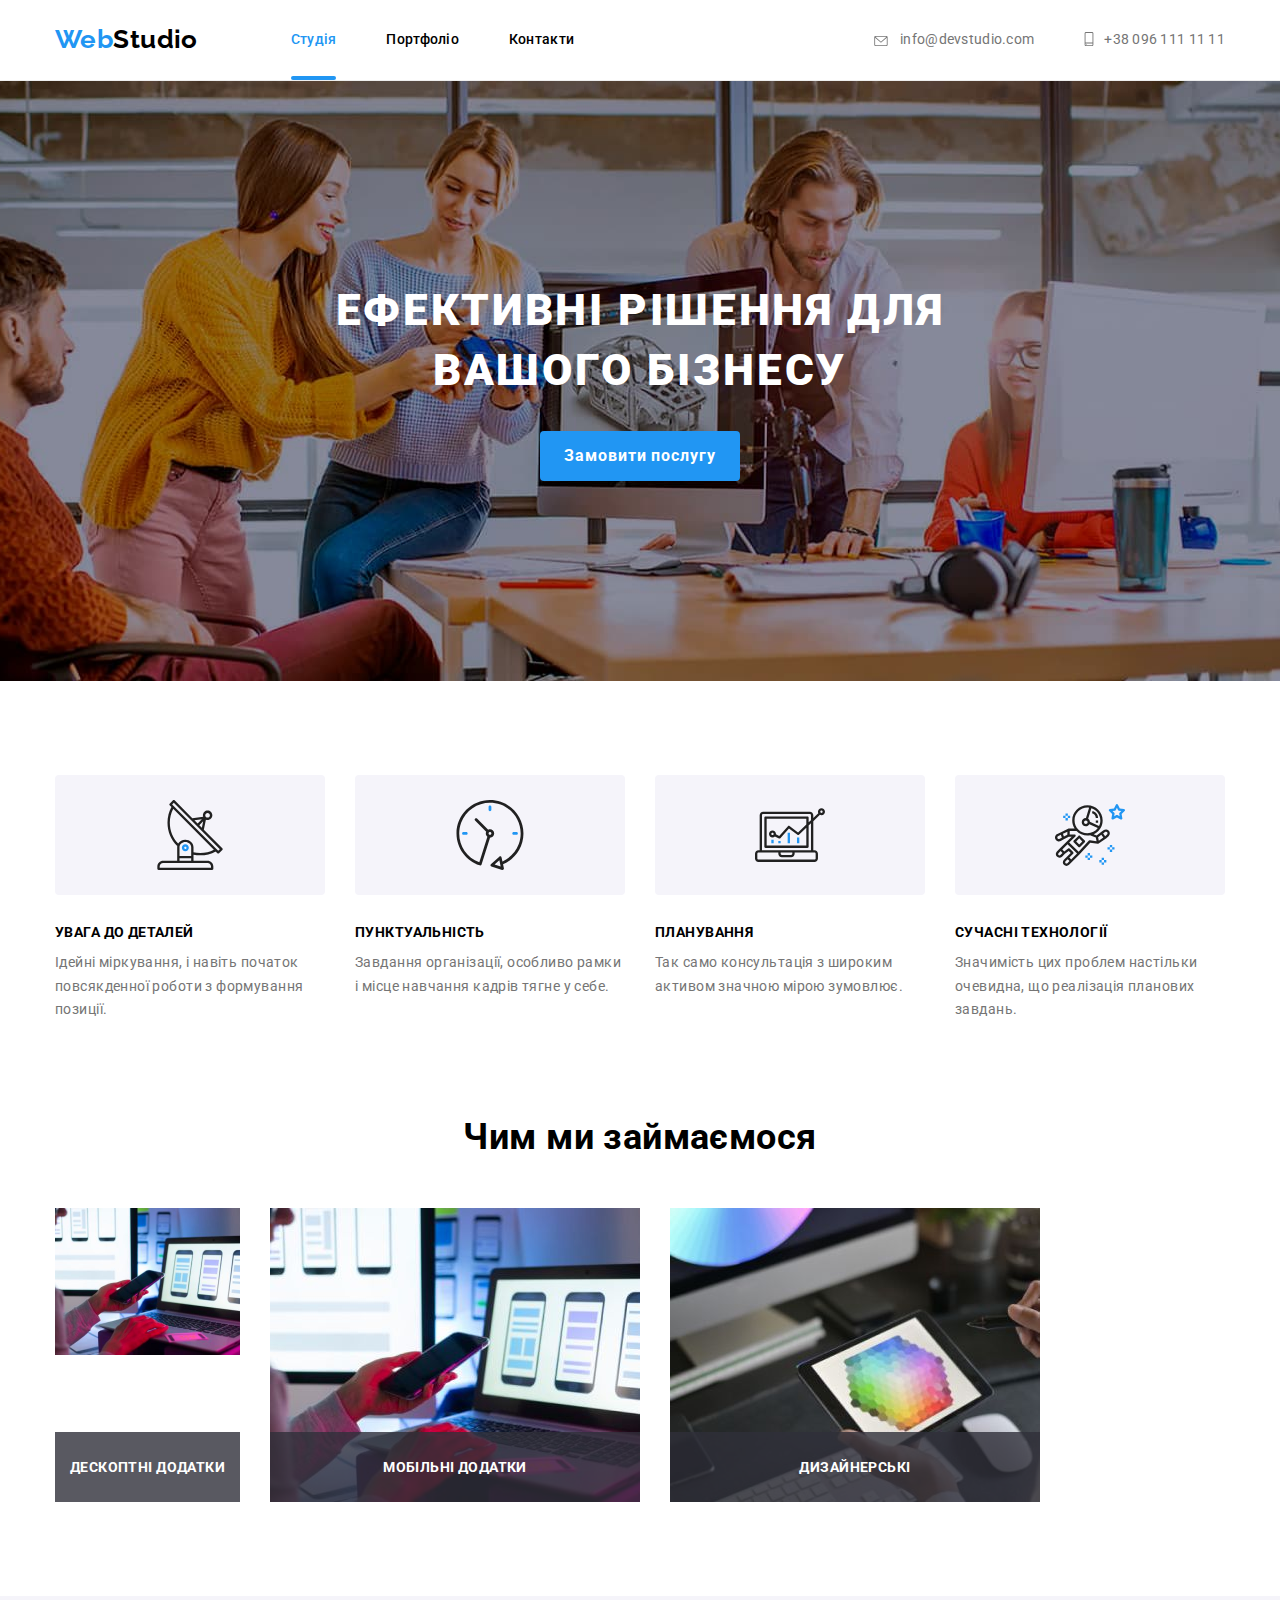
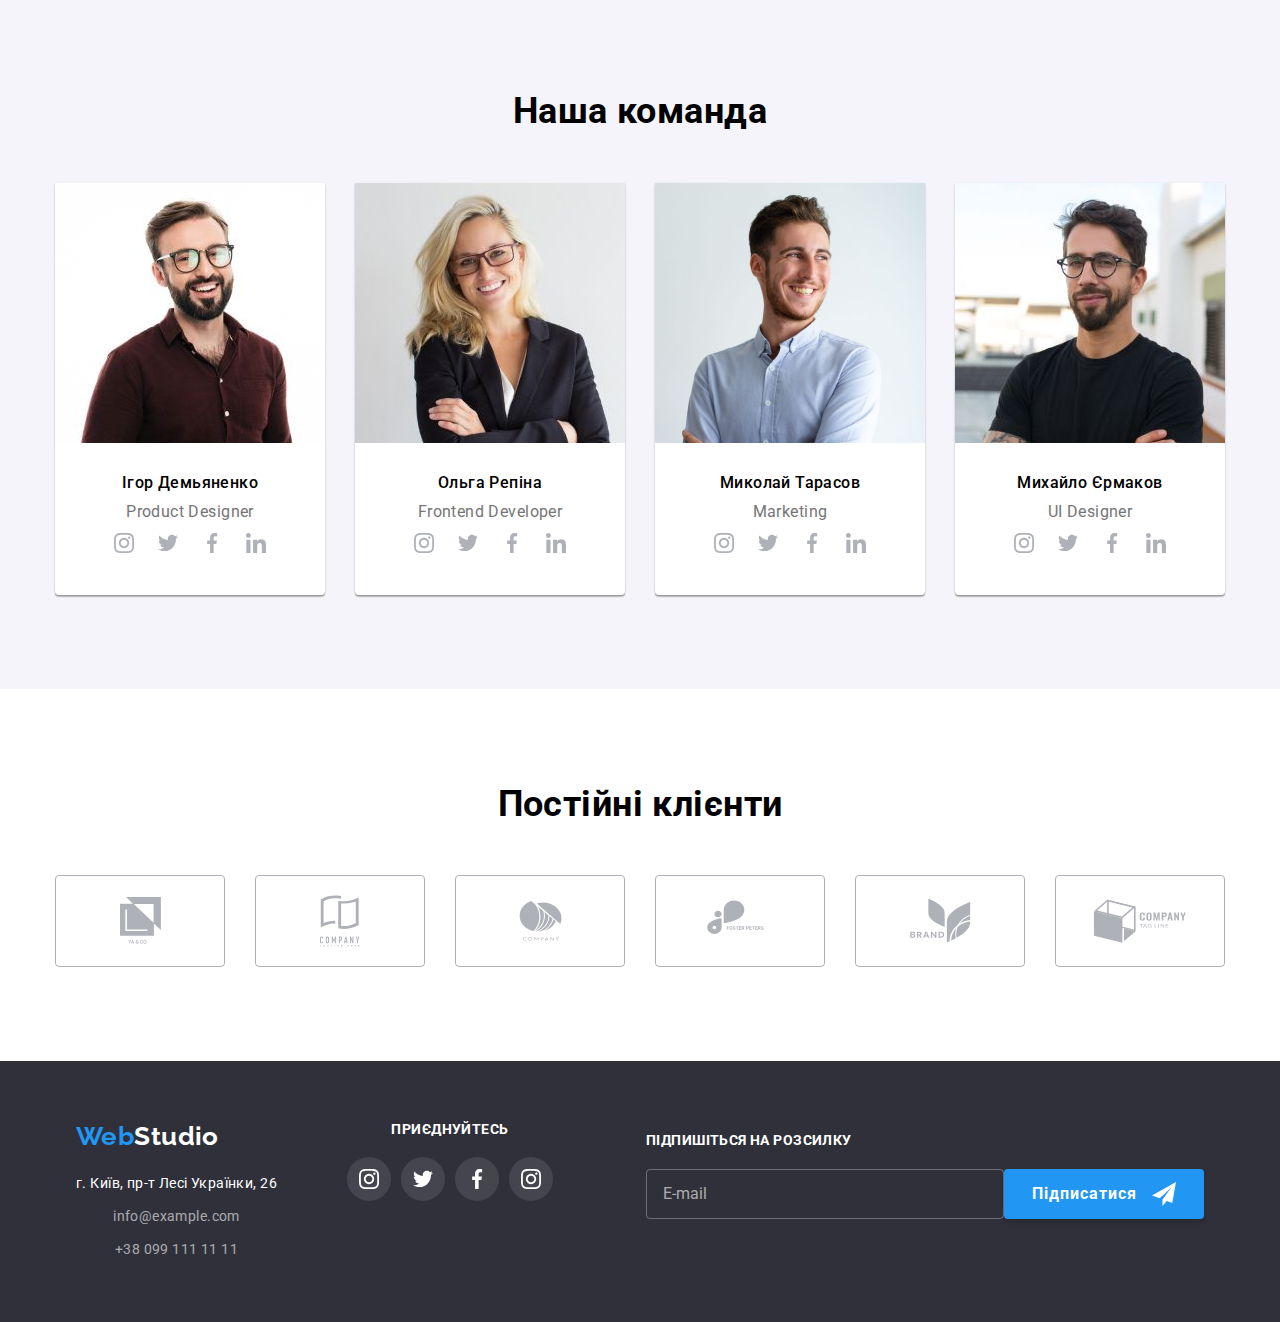
==== index.html @ 4114abd7 "Initial commit" ====
<!DOCTYPE html>
<html lang="uk">
   <head>
      <meta charset="UTF-8" />
      <meta http-equiv="X-UA-Compatible" content="IE=edge" />
      <!-- <meta name="viewport" content="width=, initial-scale=1.0" /> -->
      <meta name="viewport" content="width=device-width, initial-scale=1.0" />
      <title>Студия</title>
      <link rel="preconnect" href="https://fonts.googleapis.com" />
      <link rel="preconnect" href="https://fonts.gstatic.com" crossorigin />
      <link
         href="https://fonts.googleapis.com/css2?family=Raleway:wght@700&family=Roboto:wght@400;500;700;900&display=swap"
         rel="stylesheet"
      />
      <link
         rel="stylesheet"
         href="https://cdnjs.cloudflare.com/ajax/libs/modern-normalize/1.1.0/modern-normalize.min.css"
      />
<link rel="stylesheet" href="./css/main.min.css">
      
      
   </head>
   <body class="page">
      <!--шапка сайта-->
      <header class="header">
         <div  class="conteiner header__conteiner">
            <a href="./index.html" class="logo">Web<span class="logo__head">Studio</span></a>
                       <div class="header__nave" data-menu>
                        <nav class="nave">
                           <ul class="nave-site list">
                              <li class="nave-site__item">
                                 <a href="./index.html" class="nave-site__link current">Студія</a>
                              </li>
                              <li class="nave-site__item">
                                 <a href="./portfolio.html" class="nave-site__link">Портфоліо</a>
                              </li>
                              <li class="nave-site__item">
                                 <a href="" class="nave-site__link">Контакти</a>
                              </li>
                           </ul>
                        </nav>
                        <ul class="contacts-header list">
                           <li class="contacts-header__item">
                              <a href="mailto:info@devstudio.com" class="contacts-header__contact">
                                 <span class="contacts-header__icon contacts-header__icon--letter">
                                    <svg width="14px" height="10px">
                                       <use href="./images/symbol-defs.svg#letter"></use>
                                    </svg>
                                 </span>
                                 info@devstudio.com
                              </a>
                           </li>
                           <li class="contacts-header__item">
                              <a href=":+380961111111" class="contacts-header__contact">
                                 <span class="contacts-header__icon  contacts-header__icon--telephone">
                                    <svg width="10px" height="14px">
                                       <use href="./images/symbol-defs.svg#smartphone"></use>
                                    </svg>
                                    </span>+38 096 111 11 11</a>
                                 </li>
                         </ul>
                        
                        <ul class="header-network list">
                          <li class="header-network__item"><a href="" class="header-network__site">Instagram</a></li>
                          <li class="header-network__item"><a href="" class="header-network__site">Twitter</a></li>
                          <li class="header-network__item"><a href="" class="header-network__site">Facebook</a></li>
                          <li class="header-network__item"><a href="" class="header-network__site">LinkedIn</a></li>
                        </ul>
                       </div>
                       <button type="button " class="menu-button" data-menu-button>
                           <svg width="40px" height="40px">
                              <use href="./images/symbol-defs.svg#icon-menu_40px" class="menu-button__menu">
                              </use>
                              <use href="./images/symbol-defs.svg#icon-close_40px" class="menu-button__close">
                              </use>
                           </svg>
                        </button>
                       
         </div>
          
         
                       
            
              

      </header>
      <!--основной контент-->
      <main>
         <!-- Заказать услугу -->
         <section class="section section-hero">
            <div class="conteiner">
               <h1 class="section-hero__title">Ефективні рішення для вашого бізнесу</h1>
               <button type="button" class="button" data-modal-open> Замовити послугу </button>
            </div>
         </section>
         <!--особенности-->
         <section class="section">
            <div class="conteiner">
               <h2 class="section__title visually-hidden">Особливості</h2>
               <ul class="benefits list">
                  <li class="benefits__item">
                     <div class="benefits__icon">
                        <svg width="70px" height="70px">
                           <use href="./images/symbol-defs.svg#antenna"></use>
                        </svg>
                     </div>

                     <h3 class="benefits__title">УВАГА ДО ДЕТАЛЕЙ</h3>
                     <p class="benefits__description">
                        Ідейні міркування, і навіть початок повсякденної роботи з формування
                        позиції.
                     </p>
                  </li>
                  <li class="benefits__item">
                     <div class="benefits__icon">
                        <svg width="70px" height="70px">
                           <use href="./images/symbol-defs.svg#clock"></use>
                        </svg>
                     </div>
                     <h3 class="benefits__title">ПУНКТУАЛЬНІСТЬ</h3>
                     <p class="benefits__description">
                        Завдання організації, особливо рамки і місце навчання кадрів тягне у себе.
                     </p>
                  </li>
                  <li class="benefits__item">
                     <div class="benefits__icon">
                        <svg width="70px" height="70px">
                           <use href="./images/symbol-defs.svg#diagram"></use>
                        </svg>
                     </div>
                     <h3 class="benefits__title">ПЛАНУВАННЯ</h3>
                     <p class="benefits__description">
                        Так само консультація з широким активом значною мірою зумовлює.
                     </p>
                  </li>
                  <li class="benefits__item">
                     <div class="benefits__icon">
                        <svg width="70px" height="70px">
                           <use href="./images/symbol-defs.svg#astronaut"></use>
                        </svg>
                     </div>
                     <h3 class="benefits__title">СУЧАСНІ ТЕХНОЛОГІЇ</h3>
                     <p class="benefits__description">
                        Значимість цих проблем настільки очевидна, що реалізація планових завдань.
                     </p>
                  </li>
               </ul>
            </div>
         </section>

         <!-- Чем мы занимаемся -->
         <section class="section section-work">
            <div class="conteiner">
               <h2 class="section__title">Чим ми займаємося</h2>
               <ul class="work list">
                  <li class="work__item">
                      <picture>
                        <source
                     media="(min-width: 1200px)"
                     srcset="
                     ./images/work/work-1@1x.jpg 1x,
                     ./images/work/work-2@1x.jpg 2x
                     "
                     type="image/jpg"
                     >
                     <img class="team-foto"
                     
                    
                     src="./images/work/work-1@1x.jpg" alt="розробляєм сайт" width="370px"  height="294"
                     loading="lazy"
                     >
                      </picture>


                     <div class="work__development">
                        <h3 class="work__title">Дескоптні додатки</h3>
                     </div>
                  </li>
                  <li class="work__item">
                     <picture>
                        <source
                     media="(min-width: 1200px)"
                     srcset="
                     ./images/work/work-2@1x.jpg 1x,
                     ./images/work/work-2@2x.jpg 2x
                     "
                     type="image/jpg"
                     >
                     <img class="team-foto"
                     
                    
                     src="./images/work/work-2@1x.jpg" alt="розробляєм мобільний додаток" width="370px"  height="294"
                     loading="lazy"
                     >
                      </picture>
                     <div class="work__development">
                        <h3 class="work__title">Мобільні додатки</h3>
                     </div>
                  </li>
                  <li class="work__item">
                     <picture>
                        <source
                     media="(min-width: 1200px)"
                     srcset="
                     ./images/work/work-3@1x.jpg 1x,
                     ./images/work/work-3@2x.jpg 2x
                     "
                     type="image/jpg"
                     >
                     <img class="team-foto"
                     
                    
                     src="./images/work/work-3@1x.jpg" alt="дизайн" width="370px"  height="294"
                     loading="lazy"
                     >
                      </picture>
                     <div class="work__development">
                        <h3 class="work__title">Дизайнерські</h3>
                     </div>
                  </li>
               </ul>
            </div>
         </section>
         <!--наша команда-->
         <section class="section section-team">
            <div class="conteiner">
               <h2 class="section__title">Наша команда</h2>
               <ul class="team list">
                  <li class="team__item">
                     <picture>
<source
                     media="(min-width: 1200px)"
                     srcset="
                     ./images/team/team-1-desk1@x.jpg 1x,
                     ./images/team/team-1-desk2@x.jpg 2x
                     "
                     type="image/jpg"
                     >
                       <source
                     media="(min-width: 768px)"
                     srcset="
                     ./images/team/team-1-tab1@x.jpg 1x,
                     ./images/team/team-1-tab2@x.jpg 2x
                     "
                     type="image/jpg"
                     >
                       <source
                     media="(max-width: 767px)"
                     srcset="
                     ./images/team/team-1-mob1@x.jpg 1x,
                     ./images/team/team-1-mob2@x.jpg 2x
                     "
                     type="image/jpg"
                     >


                     <img class="team-foto"
                     
                    
                     src="./images/team/team-1-mob1@x.jpg" alt="Член команди" width="450px"  height="460"
                     loading="lazy"
                     >
                     </picture>
                     
                     <div class="team__person">
                        <h3 class="team__name">Ігор Демьяненко</h3>
                        <p class="team__function">Product Designer</p>
                        <ul class="network network--location list">
                           <li class="taem-contacts__item">
                              <a href="" class="taem-contacts__link">
                                 <svg class="network" width="20px" height="20px">
                                    <use
                                       class="icon"
                                       href="./images/symbol-defs.svg#instagram-1"
                                    ></use>
                                 </svg>
                              </a>
                           </li>
                           <li class="taem-contacts__item">
                              <a href="" class="taem-contacts__link">
                                 <svg class="network" width="20px" height="20px">
                                    <use
                                       class="icon"
                                       href="./images/symbol-defs.svg#twitter-1"
                                    ></use>
                                 </svg>
                              </a>
                           </li>
                           <li class="taem-contacts__item">
                              <a href="" class="taem-contacts__link">
                                 <svg class="network" width="20px" height="20px">
                                    <use
                                       class="icon"
                                       href="./images/symbol-defs.svg#facebook-1"
                                    ></use>
                                 </svg>
                              </a>
                           </li>
                           <li class="taem-contacts__item">
                              <a href="" class="taem-contacts__link">
                                 <svg class="network" width="20px" height="20px">
                                    <use
                                       class="icon"
                                       href="./images/symbol-defs.svg#linkedin-1"
                                    ></use>
                                 </svg>
                              </a>
                           </li>
                        </ul>
                     </div>
                  </li>
                  <li class="team__item">
                      <picture>
<source
                     media="(min-width: 1200px)"
                     srcset="
                     ./images/team/team-2-desk1@x.jpg 1x,
                     ./images/team/team-2-desk2@x.jpg 2x
                     "
                     type="image/jpg"
                     >
                       <source
                     media="(min-width: 768px)"
                     srcset="
                     ./images/team/team-2-tab1@x.jpg 1x,
                     ./images/team/team-2-tab2@x.jpg 2x
                     "
                     type="image/jpg"
                     >
                       <source
                     media="(max-width: 767px)"
                     srcset="
                     ./images/team/team-2-mob1@x.jpg 1x,
                     ./images/team/team-2-mob2@x.jpg 2x
                     "
                     type="image/jpg"
                     >


                     <img class="team-foto"
                     
                    
                     src="./images/team/team-2-mob1@x.jpg" alt="Член команди" width="450px"  height="460"
                     loading="lazy"
                     >
                     </picture>
                     <div class="team__person">
                        <h3 class="team__name">Ольга Репіна</h3>
                        <p class="team__function">Frontend Developer</p>
                        <ul class="network network--location list">
                           <li class="taem-contacts__item">
                              <a href="" class="taem-contacts__link">
                                 <svg class="network" width="20px" height="20px">
                                    <use
                                       class="icon"
                                       href="./images/symbol-defs.svg#instagram-1"
                                    ></use>
                                 </svg>
                              </a>
                           </li>
                           <li class="taem-contacts__item">
                              <a href="" class="taem-contacts__link">
                                 <svg class="network" width="20px" height="20px">
                                    <use
                                       class="icon"
                                       href="./images/symbol-defs.svg#twitter-1"
                                    ></use>
                                 </svg>
                              </a>
                           </li>
                           <li class="taem-contacts__item">
                              <a href="" class="taem-contacts__link">
                                 <svg class="network" width="20px" height="20px">
                                    <use
                                       class="icon"
                                       href="./images/symbol-defs.svg#facebook-1"
                                    ></use>
                                 </svg>
                              </a>
                           </li>
                           <li class="taem-contacts__item">
                              <a href="" class="taem-contacts__link">
                                 <svg class="network" width="20px" height="20px">
                                    <use
                                       class="icon"
                                       href="./images/symbol-defs.svg#linkedin-1"
                                    ></use>
                                 </svg>
                              </a>
                           </li>
                        </ul>
                     </div>
                  </li>
                  <li class="team__item">
                     <picture>
<source
                     media="(min-width: 1200px)"
                     srcset="
                     ./images/team/team-3-desk1@x.jpg 1x,
                     ./images/team/team-3-desk2@x.jpg 2x
                     "
                     type="image/jpg"
                     >
                       <source
                     media="(min-width: 768px)"
                     srcset="
                     ./images/team/team-3-tab1@x.jpg 1x,
                     ./images/team/team-3-tab2@x.jpg 2x
                     "
                     type="image/jpg"
                     >
                       <source
                     media="(max-width: 767px)"
                     srcset="
                     ./images/team/team-3-mob1@x.jpg 1x,
                     ./images/team/team-3-mob2@x.jpg 2x
                     "
                     type="image/jpg"
                     >


                     <img class="team-foto"
                     
                    
                     src="./images/team/team-3-mob1@x.jpg" alt="Член команди" width="450px"  height="460"
                     loading="lazy"
                     >
                     </picture>
                     <div class="team__person">
                        <h3 class="team__name">Миколай Тарасов</h3>
                        <p class="team__function">Marketing</p>
                        <ul class="network network--location list">
                           <li class="taem-contacts__item">
                              <a href="" class="taem-contacts__link">
                                 <svg class="network" width="20px" height="20px">
                                    <use
                                       class="icon"
                                       href="./images/symbol-defs.svg#instagram-1"
                                    ></use>
                                 </svg>
                              </a>
                           </li>
                           <li class="taem-contacts__item">
                              <a href="" class="taem-contacts__link">
                                 <svg class="network" width="20px" height="20px">
                                    <use
                                       class="icon"
                                       href="./images/symbol-defs.svg#twitter-1"
                                    ></use>
                                 </svg>
                              </a>
                           </li>
                           <li class="taem-contacts__item">
                              <a href="" class="taem-contacts__link">
                                 <svg class="network" width="20px" height="20px">
                                    <use
                                       class="icon"
                                       href="./images/symbol-defs.svg#facebook-1"
                                    ></use>
                                 </svg>
                              </a>
                           </li>
                           <li class="taem-contacts__item">
                              <a href="" class="taem-contacts__link">
                                 <svg class="network" width="20px" height="20px">
                                    <use
                                       class="icon"
                                       href="./images/symbol-defs.svg#linkedin-1"
                                    ></use>
                                 </svg>
                              </a>
                           </li>
                        </ul>
                     </div>
                  </li>
                  <li class="team__item">
                     <picture>
<source
                     media="(min-width: 1200px)"
                     srcset="
                     ./images/team/team-4-desk1@x.jpg 1x,
                     ./images/team/team-4-desk2@x.jpg 2x
                     "
                     type="image/jpg"
                     >
                     <source
                     media="(min-width: 768px)"
                     srcset="
                     ./images/team/team-4-tab1@x.jpg 1x,
                     ./images/team/team-4-tab2@x.jpg 2x
                     "
                     type="image/jpg"
                     >
                       <source
                     media="(max-width: 767px)"
                     srcset="
                     ./images/team/team-4-mob1@x.jpg 1x,
                     ./images/team/team-4-mob2@x.jpg 2x
                     "
                     type="image/jpg"
                     >


                     <img class="team-foto"
                     
                    
                     src="./images/team/team-4-mob1@x.jpg" alt="Член команди" width="450px"  height="460"
                     loading="lazy"
                     >
                     </picture>
                     <div class="team__person">
                        <h3 class="team__name">Михайло Єрмаков</h3>
                        <p class="team__function">UI Designer</p>
                        <ul class="network network--location list">
                           <li class="taem-contacts__item">
                              <a href="" class="taem-contacts__link">
                                 <svg class="network" width="20px" height="20px">
                                    <use
                                       class="icon"
                                       href="./images/symbol-defs.svg#instagram-1"
                                    ></use>
                                 </svg>
                              </a>
                           </li>
                           <li class="taem-contacts__item">
                              <a href="" class="taem-contacts__link">
                                 <svg class="network" width="20px" height="20px">
                                    <use
                                       class="icon"
                                       href="./images/symbol-defs.svg#twitter-1"
                                    ></use>
                                 </svg>
                              </a>
                           </li>
                           <li class="taem-contacts__item">
                              <a href="" class="taem-contacts__link">
                                 <svg class="network" width="20px" height="20px">
                                    <use
                                       class="icon"
                                       href="./images/symbol-defs.svg#facebook-1"
                                    ></use>
                                 </svg>
                              </a>
                           </li>
                           <li class="taem-contacts__item">
                              <a href="" class="taem-contacts__link">
                                 <svg class="network" width="20px" height="20px">
                                    <use
                                       class="icon"
                                       href="./images/symbol-defs.svg#linkedin-1"
                                    ></use>
                                 </svg>
                              </a>
                           </li>
                        </ul>
                     </div>
                  </li>
               </ul>
            </div>
         </section>
         <!-- Наші клієнти -->
         <section class="section">
            <div class="conteiner">
               <h2 class="section__title">Постійні клієнти</h2>
               <ul class="client list">
                  <li class="client__work">
                     <a href="" class="client__site">
                        <svg class="icon" width="41px" height="47px">
                           <use class="img-svg" href="./images/symbol-defs.svg#group-1"></use>
                        </svg>
                     </a>
                  </li>
                  <li class="client__work">
                     <a href="" class="client__site">
                        <svg class="icon" width="40px" height="52px">
                           <use href="./images/symbol-defs.svg#group-2"></use>
                        </svg>
                     </a>
                  </li>
                  <li class="client__work">
                     <a href="" class="client__site">
                        <svg class="icon" width="43px" height="41px">
                           <use href="./images/symbol-defs.svg#group-3"></use>
                        </svg>
                     </a>
                  </li>
                  <li class="client__work">
                     <a href="" class="client__site">
                        <svg class="icon" width="85px" height="41px">
                           <use href="./images/symbol-defs.svg#group-4"></use>
                        </svg>
                     </a>
                  </li>
                  <li class="client__work">
                     <a href="" class="client__site">
                        <svg class="icon" width="63px" height="45px">
                           <use href="./images/symbol-defs.svg#group-5"></use>
                        </svg>
                     </a>
                  </li>
                  <li class="client__work">
                     <a href="" class="client__site">
                        <svg class="icon" width="94px" height="44px">
                           <use href="./images/symbol-defs.svg#group-6"></use>
                        </svg>
                     </a>
                  </li>
               </ul>
            </div>
         </section>
      </main>
      <!--футер-->
      <footer class="footer">
         <div class="conteiner footer__conteiner">
            <div class="footer__info">
               <div class="footer__adress">
               <a href="./index.html" class="logo futter__logo--location"
                  >Web<span class="logo__footer">Studio</span></a
               >
               <address class="address">
                  <ul class="address__list list">
                     <li class="address-list__item">
                        <a href="" class="address-list__main">г. Київ, пр-т Лесі Українки, 26</a>
                     </li>
                     <li class="address-list__item">
                        <a href="mailto:info@example.com" class="address-list__contact"
                           >info@example.com</a
                        >
                     </li>
                     <li class="address-list__item">
                        <a href="tel:+380991111111" class="address-list__contact"
                           >+38 099 111 11 11</a
                        >
                     </li>
                  </ul>
               </address>
            </div>
            <div class="fotter-networks">
               <h3 class="invite">Приєднуйтесь</h3>
               <ul class="network network-footer--location list">
                  <li class="network__item">
                     <a href="" class="network__site">
                        <svg class="network-icon" width="20px" height="20px">
                           <use href="./images/symbol-defs.svg#instagram-1"></use>
                        </svg>
                     </a>
                  </li>
                  <li class="network__item">
                     <a href="" class="network__site">
                        <svg class="network-icon" width="20px" height="20px">
                           <use href="./images/symbol-defs.svg#twitter-1"></use>
                        </svg>
                     </a>
                  </li>
                  <li class="network__item">
                     <a href="" class="network__site">
                        <svg class="network-icon" width="20px" height="20px">
                           <use href="./images/symbol-defs.svg#facebook-1"></use>
                        </svg>
                     </a>
                  </li>
                  <li class="network__item">
                     <a href="" class="network__site">
                        <svg class="network-icon" width="20px" height="20px">
                           <use href="./images/symbol-defs.svg#instagram-1"></use>
                        </svg>
                     </a>
                  </li>
               </ul>
            </div>
            </div>
            <form class="form-min">
               <legend class="form-min__title">Підпишіться на розсилку</legend>
               <div class="form-min__subscription">
                  <label for="mail"></label>
                  <input
                     type="emeil"
                     name=""
                     id="mail"
                     class="form-min__mail"
                     placeholder="E-mail"
                  />
                  <button type="submit" class="button footer__button"
                     >Підписатися
                     <span class="button__icon">
                        <svg width="24px" height="24px">
                           <use href="./images/symbol-defs.svg#icon-footer-icon"></use>
                        </svg>
                     </span>
                  </button>
               </div>
            </form>
         </div>
      </footer>
      <div class="backdrop is-hidden" data-modal>
         <div class="modal">
            <button class="button-close" data-modal-close>
               <svg class="button-close__icon" width="18px" height="18px">
                  <use href="./images/symbol-defs.svg#close-black-18dp-2-1" class=""></use>
               </svg>
            </button>
            <form class="form" autocomplete="off">
               <legend class="form__title">Залиште свої дані, ми вам передзвонимо</legend>

               <div class="form__field">
                  <label for="name" class="form__name"><span>Ім'я</span> 
                     <div class="form__decor">
                     

                     <svg class="form__icon" width="18px" height="18px">
                        <use
                           href="./images/symbol-defs.svg#person-black-18dp-1"
                           class="form__pict"
                        ></use>
                     </svg>
                     <input type="text" name="name" id="name" class="form__text" />
                  </div>
               </div>
                  </label>

                  

               <div class="form__field">
                  <label class="form__name"
                     ><span>Телефон</span> 
                     <div class="form__decor">
                        <svg class="form__icon" width="18px" height="18px">
                           <use
                              href="./images/symbol-defs.svg#phone-black-18dp-1"
                              class="form__pict"
                           ></use>
                        </svg>
                        <input type="tel" name="tel" class="form__text" />
                     </div>
                  </label>
               </div>

               <div class="form__field">
                  <label class="form__name"
                     > <span>Пошта</span>
                     <div class="form__decor">
                        <svg class="form__icon" width="18px" height="18px">
                           <use
                              href="./images/symbol-defs.svg#email-black-18dp-1"
                              class="form__pict"
                           ></use>
                        </svg>
                        <input type="email" name="emeil" class="form__text" />
                     </div>
                  </label>
               </div>

               <div class="form__field">
                  <label for="comment" class="form__name">Коментар</label>
                  <textarea
                     name="comment"
                     id="comment"
                     cols=""
                     rows="5"
                     class="form__comment"
                     placeholder="Введіть коментар"
                  ></textarea>
               </div>
               <div class="accord">
                  <p class="accord__text"
                     >

                     <label for="accord" class="">
                        <input
                        type="checkbox"
                        name="accord"
                        value="agree"
                        id="accord"
                        class="accord__checkbox visually-hidden"
                     />
                        <svg width="16px" height="15px" class="accord__check">
                           <use href="./images/symbol-defs.svg#icon-icon-check" class="accord__icon"></use>
                        </svg>
                        <span class="">Погоджуюся з розсилкою та приймаю</span>
                        <a href="" class="accord__link"> Умови договору</a></label
                     ></p
                  >

                  <button type="submit" class="button button--shadow">Відправити</button>
               </div>
            </form>
         </div>
      </div>

      <script src="./js/modal.js"></script>
      <script src="./js/menu.js"></script>
   </body>
</html>
---- css/main.min.css ----
body{color:var(--prinary-text-color);font-family:Roboto,sans-serif;letter-spacing:.03em;font-size:14px}.list{padding:0;margin:0;list-style:none}a{text-decoration:none;color:inherit}img{display:block;max-width:100%;height:auto}.visually-hidden{position:absolute;white-space:nowrap;width:1px;height:1px;overflow:hidden;border:0;padding:0;clip:rect(0 0 0 0);clip-path:inset(50%);margin:-1px}.section{padding-top:60px;padding-bottom:60px}@media screen and (min-width: 1200px){.section{padding-top:94px;padding-bottom:94px}}.conteiner{margin-left:auto;margin-right:auto;max-width:480px;width:100%;padding-left:15px;padding-right:15px}@media screen and (min-width: 768px){.conteiner{max-width:768px;width:100%}}@media screen and (min-width: 1200px){.conteiner{max-width:1200px;width:100%}}.section__title{margin-top:0px;margin-bottom:50px;font-size:28px;line-height:1.17;text-align:center}@media screen and (min-width: 1200px){.section__title{font-size:36px}}.logo{color:#2196f3;font-family:Raleway,cursive;font-weight:700;font-size:24px;line-height:1.17}@media screen and (min-width: 1200px){.logo{font-size:26px;line-height:1.2}}.logo__head{color:#000}.logo__footer{color:#fff}.futter__logo--location{display:block;margin-bottom:20px}@media screen and (max-width: 1199.98px){.futter__logo--location{text-align:center}}.header{border-bottom:1px solid #eee}@media screen and (min-width: 768px)and (max-width: 1199.98px){.header{padding-top:21px;padding-bottom:21px}}.header__conteiner{position:relative;display:flex;align-items:center;justify-content:space-between}.nave{display:flex;align-items:center}@media screen and (max-width: 767.98px){.header__conteiner{padding-top:16px;padding-bottom:16px}}@media screen and (max-width: 767.98px){.header__nave{display:none;padding:48px 40px;flex-direction:column;min-height:100vh;height:min-content;position:absolute;top:0;left:0;width:480px;background-color:#fff}.header__nave.is-open{display:flex;z-index:1}}@media screen and (min-width: 768px){.header__nave{display:flex;flex-wrap:nowrap;align-items:center}}.menu-button{position:absolute;top:10px;right:15px;z-index:2;cursor:pointer;background-color:rgba(0,0,0,0);border:none;padding:0;display:inline-flex;fill:#212121;transition:fill 250ms cubic-bezier(0.4, 0, 0.2, 1)}.menu-button:hover{fill:#2196f3}@media screen and (min-width: 768px){.menu-button{display:none}}.menu-button__menu{display:block}.menu-button.is-open .menu-button__menu{display:none}.menu-button__close{display:none}.menu-button.is-open .menu-button__close{display:block}@media screen and (min-width: 768px){.nave-site{display:flex;gap:50px;margin-left:87px}}@media screen and (min-width: 1200px){.nave-site{display:flex;gap:50px;margin-left:92px}}.nave-site__item{position:relative}@media screen and (max-width: 767.98px){.nave-site__item{margin-bottom:30px}.nave-site__item:last-child{margin-bottom:0px}}.nave-site__link{font-weight:500;font-size:40px;letter-spacing:.02em;line-height:1.76;transition-property:color;transition-duration:250ms;transition-timing-function:cubic-bezier(0.4, 0, 0.2, 1)}.nave-site__link:hover,.nave-site__link:focus{color:#2196f3}@media screen and (min-width: 768px){.nave-site__link{font-size:14px;line-height:1.17;display:block;padding-top:32px;padding-bottom:32px;line-height:1.14}}.current{color:#2196f3}@media screen and (min-width: 768px){.current::after{content:"";display:block;position:absolute;bottom:0;left:0;width:100%;height:4px;border-radius:2px;background-color:#2196f3;transition:border 250ms cubic-bezier(0.4, 0, 0.2, 1)}}.contacts-header{display:flex;flex-direction:column-reverse}@media screen and (max-width: 1199.98px){.contacts-header{margin-top:auto}}@media screen and (min-width: 768px){.contacts-header{flex-direction:row;flex-wrap:wrap;align-items:center}}@media screen and (min-width: 1200px){.contacts-header{flex-wrap:nowrap;margin-left:300px}}.contacts-header__item{margin-left:96px;color:#757575}@media screen and (max-width: 767.98px){.contacts-header__item{font-size:34px;line-height:1.18;margin-left:0;margin-bottom:32px;color:#2196f3}.contacts-header__item:first-of-type{font-size:24px;line-height:1.17;margin-bottom:64px;color:#757575}}@media screen and (min-width: 768px)and (max-width: 1199.98px){.contacts-header__item{margin-bottom:10px}.contacts-header__item:last-child{margin-bottom:0px auto}}@media screen and (min-width: 1200px){.contacts-header__item{margin-left:50px}.contacts-header__item:first-child{margin-left:0}}.contacts-header__contact{display:flex;align-items:center;color:currentColor;letter-spacing:.02em;transition-property:color;transition-duration:250ms;transition-timing-function:cubic-bezier(0.4, 0, 0.2, 1)}.contacts-header__contact:hover,.contacts-header__contact:focus{color:#2196f3}@media screen and (min-width: 768px){.contacts-header__contact{font-size:12px;line-height:1.17}}@media screen and (min-width: 1200px){.contacts-header__contact{font-size:14px;line-height:1.14}}.contacts-header__icon{display:block;fill:currentcolor;margin-right:10px}@media screen and (max-width: 767.98px){.contacts-header__icon{display:none}}@media screen and (min-width: 1200px){.contacts-header__icon--letter{width:16px;height:12px}}@media screen and (min-width: 1200px){.contacts-header__icon--telephone{width:10px;height:16px}}.header-network{display:flex}@media screen and (min-width: 768px){.header-network{display:none}}.header-network__item{font-weight:500;font-size:18px;line-height:1.22;letter-spacing:.02em;color:#2196f3;padding-left:10px;padding-right:10px;border-right:1px solid rgba(33,33,33,.2)}.header-network__item:last-child{border-right:none;padding-right:0}.header-network__item:first-child{padding-left:0}.form__title{font-weight:700;text-align:center;font-size:20px;line-height:1.15;color:#212121;margin-bottom:12px}.form__field{display:flex;flex-direction:column}.form__field:hover .form__pict{fill:#2196f3}.form__field:focus-within .form__pict{fill:#2196f3}.form__text{max-width:448px;width:100%;font-size:12px;line-height:1.67;letter-spacing:.01em;border:1px solid rgba(33,33,33,.2);border-radius:4px;margin-bottom:10px;height:40px;padding:12px 42px;transition:border 250ms cubic-bezier(0.4, 0, 0.2, 1),box-shadow 250ms cubic-bezier(0.4, 0, 0.2, 1)}.form__text:hover,.form__text:focus{border:1px solid #2196f3;outline:rgba(0,0,0,0);box-shadow:0px 4px 4px rgba(0,0,0,.25)}.accord__check{display:inline-block;width:16px;height:15px;border:1px solid #000;border-radius:2px;background-color:#fff;transition:background-color 1000ms cubic-bezier(0.4, 0, 0.2, 1),border 250ms cubic-bezier(0.4, 0, 0.2, 1),box-shadow 250ms cubic-bezier(0.4, 0, 0.2, 1)}.accord__checkbox:checked+.accord__check{background-color:#2196f3;border:1px solid #2196f3;box-shadow:0px 4px 4px rgba(0,0,0,.25)}.accord__icon{fill:#fff}.form__comment{padding:12px 16px;margin-bottom:20px;font-size:12px;line-height:1.67;letter-spacing:.01em;border:1px solid rgba(33,33,33,.2);border-radius:4px;transition:border 250ms cubic-bezier(0.4, 0, 0.2, 1),box-shadow 250ms cubic-bezier(0.4, 0, 0.2, 1)}.form__comment:hover,.form__comment:focus{border:1px solid #2196f3;outline:rgba(0,0,0,0);box-shadow:0px 4px 4px rgba(0,0,0,.25)}.form__comment::placeholder{font-size:12px;line-height:14px;letter-spacing:.01em;color:rgba(117,117,117,.5)}.form__name{margin-bottom:4px;font-size:12px;line-height:1.17;letter-spacing:.01em;color:#757575}.accord__text{margin-top:0;margin-bottom:30px;font-size:14px;line-height:1,71;color:#757575}.accord{display:flex;flex-direction:column;align-items:center}.accord__link{text-decoration:underline;color:#2196f3}.form__decor{position:relative}.form__icon{position:absolute;top:11px;left:12px}.form__icon:hover+.form__text{border:1px solid #2196f3;outline:rgba(0,0,0,0);box-shadow:0px 4px 4px rgba(0,0,0,.25)}.form__pict{fill:#212121;transition:fill 250ms cubic-bezier(0.4, 0, 0.2, 1);padding:40px}textarea{resize:none}.section-hero{max-width:1600px;background-color:#2f303a;text-align:center;padding-top:118px;padding-bottom:118px;background-repeat:no-repeat;background-position:center;background-size:cover;background-image:linear-gradient(rgba(47, 48, 58, 0.4), rgba(47, 48, 58, 0.4)),url(../images/Header-modile-1x.jpg)}@media(min-device-pixel-ratio: 2),(min-resolution: 192dpi),(min-resolution: 2dppx){.section-hero{background-image:url(../images/Header-modile-2x.jpg)}}@media screen and (min-width: 768px){.section-hero{background-image:url(../images/Header-tablet-1x.jpg)}}@media screen and (min-width: 768px)and (min-device-pixel-ratio: 2),screen and (min-width: 768px)and (min-resolution: 192dpi),screen and (min-width: 768px)and (min-resolution: 2dppx){.section-hero{background-image:url(../images/Header-tablet-2x.jpg)}}@media screen and (min-width: 768px)and (min-width: 1200px){.section-hero{background-image:url(../images/Header-desktop-1x.jpg);background-size:cover;background-repeat:no-repeat;background-position:center;margin-left:auto;margin-right:auto}}@media screen and (min-width: 768px)and (min-width: 1200px)and (min-device-pixel-ratio: 2),screen and (min-width: 768px)and (min-width: 1200px)and (min-resolution: 192dpi),screen and (min-width: 768px)and (min-width: 1200px)and (min-resolution: 2dppx){.section-hero{background-image:url(../images/Header-desktop-2x.jpg)}}@media screen and (min-width: 768px)and (min-width: 1200px)and (min-width: 1200px){.section-hero{padding-top:200px;padding-bottom:200px}}.section-hero .section-hero__title{margin-top:0;margin-bottom:30px;max-width:360px;margin-left:auto;margin-right:auto;color:#fff;font-weight:900;font-size:26px;line-height:42px;text-align:center;letter-spacing:.06em;text-transform:uppercase}@media screen and (min-width: 1200px){.section-hero .section-hero__title{font-size:44px;line-height:1.36;max-width:696px}}.button{width:200px;height:50px;background-color:#2196f3;border-radius:4px;border:rgba(0,0,0,0);color:#fff;border-radius:4px;font-weight:700;font-size:16px;line-height:1.88;letter-spacing:.06em;cursor:pointer;transition:background-color 250ms cubic-bezier(0.4, 0, 0.2, 1)}.button:hover,.button:focus{background-color:#188ce8}.button--shadow{box-shadow:0px 4px 4px rgba(0,0,0,.15)}.footer__button{position:relative;display:flex;align-items:center;padding:10px 28px;box-shadow:0px 4px 4px rgba(0,0,0,.15)}@media screen and (max-width: 1199.98px){.footer__button{margin-left:auto;margin-right:auto;margin-top:20px}}.button__icon{position:absolute;top:13px;right:28px}.benefits{display:flex;justify-content:space-between;gap:30px}@media screen and (max-width: 1999px){.benefits{flex-wrap:wrap}}@media screen and (max-width: 767px){.benefits__item{max-width:450px}}@media screen and (min-width: 768px){.benefits__item{max-width:354px}}@media screen and (min-width: 1200px){.benefits__item{max-width:270px}}.benefits__icon{display:flex;justify-content:center;align-items:center;max-width:450px;height:120px;background-color:#f5f4fa;border-radius:4px;margin-bottom:30px}.benefits__title{margin-top:0;margin-bottom:10px;font-size:14px;line-height:1.14;text-transform:uppercase}.benefits__description{margin-top:0;margin-bottom:0;line-height:1.71}.benefits__description{color:#757575}.benefits__title{margin-top:0;margin-bottom:10px;font-size:14px;line-height:1.14;text-transform:uppercase}.section-work{padding-top:0}@media screen and (max-width: 1199px){.section-work{display:none}}.work{display:flex}.work__item{margin-right:30px;position:relative}.work__item:last-child{margin-right:0px}.work__development{position:absolute;bottom:0;left:0;width:100%;height:70px;background-color:rgba(47,48,58,.8)}.work__title{text-align:center;margin-top:27px;margin-bottom:27px;color:#fff;font-size:14px;line-height:1.15;text-transform:uppercase;transition-property:text-shadow,-webkit-text-stroke;transition-duration:250ms;transition-timing-function:cubic-bezier(0.4, 0, 0.2, 1)}.section-team{background-color:#f5f4fa}.team{display:flex;gap:30px;flex-wrap:wrap}.team__item{width:100%;background-color:#fff;box-shadow:0px 1px 3px rgba(0,0,0,.12),0px 1px 1px rgba(0,0,0,.14),0px 2px 1px rgba(0,0,0,.2);border-radius:0px 0px 4px 4px}@media screen and (min-width: 768px){.team__item{width:calc((100% - 30px)/2)}}@media screen and (min-width: 1200px){.team__item{width:calc((100% - 90px)/4)}}.team-foto{width:100%}.team__person{padding-top:30px;padding-bottom:24px}@media screen and (min-width: 1200px){.team__person{padding-bottom:30px}}.team__name{margin-top:0;margin-bottom:10px;font-weight:500;font-size:16px;line-height:1.19;text-align:center}.team__function{font-size:16px;line-height:1.19;margin-top:0px;margin-bottom:0px;text-align:center;color:#757575}.network--location{display:flex;justify-content:center}.taem-contacts__link{display:flex;justify-content:center;align-items:center;width:44px;height:44px;border-radius:50%;cursor:pointer;fill:#afb1b8;transition:background-color 250ms cubic-bezier(0.4, 0, 0.2, 1),fill 250ms cubic-bezier(0.4, 0, 0.2, 1)}.taem-contacts__link:hover,.taem-contacts__link:focus{background-color:#2196f3;fill:#fff}.client{display:flex;gap:30px;flex-wrap:wrap;justify-content:center}.client__site{display:flex;border:1px solid #afb1b8;border-radius:4px;width:210px;height:92px;fill:#afb1b8;justify-content:center;align-items:center;transition:fill 250ms cubic-bezier(0.4, 0, 0.2, 1),border 250ms cubic-bezier(0.4, 0, 0.2, 1),box-shadow 250ms cubic-bezier(0.4, 0, 0.2, 1)}@media screen and (min-width: 768px){.client__site{width:226px}}@media screen and (min-width: 1200px){.client__site{width:170px}}.client__site:hover,.client__sitefocus{fill:#2196f3;border:1px solid #2196f3;box-shadow:0px 4px 4px rgba(0,0,0,.25),0px 4px 4px rgba(0,0,0,.25)}.footer{background-color:#2f303a;padding:60px 0}@media screen and (min-width: 768px){.footer__info{display:flex;justify-content:space-around}}.footer__conteiner{align-items:baseline;justify-content:center}@media screen and (min-width: 1200px){.footer__conteiner{display:flex}}.footer__adress{margin-right:auto;margin-left:auto}@media screen and (min-width: 768px){.footer__adress{margin:0}}@media screen and (min-width: 1200px){.footer__adress{margin-right:70px}}@media screen and (max-width: 767.98px){.address__list{margin-bottom:60px}}.address-list__main{color:#fff}.address-list__item{margin-bottom:9px;text-align:center}.address-list__item:last-child{margin-bottom:0px}.address-list__contact{color:rgba(255,255,255,.6);transition:color 250ms cubic-bezier(0.4, 0, 0.2, 1)}.address-list__contact:hover,.address-list__contact:focus{color:#2196f3}.address{font-style:normal;line-height:1.71}.network-footer--location{margin-top:12px}.network{display:flex;justify-content:center}.network__site{display:flex;justify-content:center;align-items:center;width:44px;height:44px;border-radius:50%;background-color:rgba(255,255,255,.1);transition:background-color 250ms cubic-bezier(0.4, 0, 0.2, 1)}.network__site:hover,.network__site:focus{background-color:#2196f3}.network-icon{fill:#fff}.network__item{margin-right:10px}.network__item:last-child{margin-right:0px}.invite{font-size:14px;line-height:1.15;color:#fff;margin-top:0px;margin-bottom:20px;text-align:center;text-transform:uppercase}.form-min{align-items:center;justify-content:center}@media screen and (max-width: 1199.98px){.form-min{margin-top:60px}}@media screen and (min-width: 1200px){.form-min{margin-left:93px}}@media screen and (min-width: 1200px){.form-min__subscription{display:flex}}.form-min__title{font-weight:700;line-height:1.14;text-align:center;color:#fff;margin-bottom:20px;text-transform:uppercase}@media screen and (min-width: 1200px){.form-min__title{text-align:left}}.form-min__mail{display:block;max-width:450px;width:100%;height:50px;padding:0px 16px;font-size:16px;line-height:1.25;color:#fff;background-color:inherit;border:1px solid rgba(255,255,255,.3);border-radius:4px;margin-right:12px;transition:border 250ms cubic-bezier(0.4, 0, 0.2, 1),box-shadow 250ms cubic-bezier(0.4, 0, 0.2, 1);margin-left:auto;margin-right:auto}.form-min__mail:focus,.form-min__mail:hover{border:1px solid #2196f3;outline:rgba(0,0,0,0);box-shadow:0px 4px 4px rgba(0,0,0,.25)}.form-min__mail::placeholder{font-size:16px;line-height:1.25;color:rgba(255,255,255,.6)}@media screen and (min-width: 1200px){.form-min__mail{width:358px}}.filter{display:flex;flex-wrap:wrap;gap:8px;margin-bottom:40px;margin-right:110px}@media screen and (min-width: 768px){.filter{justify-content:center;margin-bottom:30px}}@media screen and (min-width: 1200px){.filter{margin-bottom:50px}}.filter-button{cursor:pointer;font-family:inherit;font-weight:500;font-size:16px;line-height:1.63;text-align:center;border-color:rgba(0,0,0,0);border-radius:4px;padding:6px 22px;transition:background-color 250ms cubic-bezier(0.4, 0, 0.2, 1),color 250ms cubic-bezier(0.4, 0, 0.2, 1),box-shadow 250ms cubic-bezier(0.4, 0, 0.2, 1)}.filter-button:hover,.filter-button:focus{background-color:#2196f3;color:#fff;box-shadow:0px 3px 1px rgba(0,0,0,.1),0px 1px 2px rgba(0,0,0,.08),0px 2px 2px rgba(0,0,0,.12)}.active{background-color:#2196f3;color:#fff;font-weight:500;font-size:16px;line-height:1.63;text-align:center}.card-set{display:flex;flex-wrap:wrap;gap:30px}.product-work__title{margin-top:0;margin-bottom:4px;color:#212121;font-weight:700;font-size:18px;line-height:2;letter-spacing:.06em}.product-work__description{margin-top:0;margin-bottom:0px;color:#757575;font-size:16px;line-height:1.88}.card-set__item{width:100%}@media screen and (min-width: 768px){.card-set__item{width:calc((100% - 30px)/2)}}@media screen and (min-width: 1200px){.card-set__item{width:calc((100% - 60px)/3)}}.card-set__item{transition:box-shadow 250ms cubic-bezier(0.4, 0, 0.2, 1)}.card-set__foto{width:100%}.product{display:block}.product:focus,.product:hover{box-shadow:0px 4px 4px rgba(0,0,0,.25)}.product-work{padding:20px 24px;border-left:1px solid #eee;border-right:1px solid #eee;border-bottom:1px solid #eee}.product__description{position:relative;overflow:hidden}.product__position{position:absolute;top:0;left:0;width:100%;height:100%;background-color:rgba(33,150,243,.9);margin-top:0px;margin-bottom:0px;font-weight:400;font-size:18px;line-height:1.56;color:#fff;text-align:justify;padding:63px 24px;transform:translatey(100%);opacity:0;transition:transform 250ms cubic-bezier(0.4, 0, 0.2, 1),opacity 250ms cubic-bezier(0.4, 0, 0.2, 1)}.card-set__item:hover .product__position,.card-set__item:hover .product__position{transform:translatey(0);opacity:1}.backdrop{position:fixed;top:0;left:0;width:100%;height:100%;background-color:rgba(0,0,0,.2);opacity:1;visibility:visible;transition:opacity 250ms cubic-bezier(0.4, 0, 0.2, 1),visibility 250ms cubic-bezier(0.4, 0, 0.2, 1);visibility:visible;overflow-y:scroll}.backdrop.is-hidden{opacity:0;pointer-events:none;visibility:hidden}.is-hidden .modal{transform:translate(-50%, -50%) scale(0) rotate(0turn)}.modal{max-width:450px;width:100%;position:absolute;top:50%;left:50%;z-index:5;background-color:#fff;box-shadow:0px 1px 3px rgba(0,0,0,.12),0px 1px 1px rgba(0,0,0,.14),0px 2px 1px rgba(0,0,0,.2);border-radius:4px;transform:translate(-50%, -50%) scale(1) rotate(3turn);transition:transform 250ms cubic-bezier(0.4, 0, 0.2, 1);padding:40px}.button-close{display:flex;justify-content:center;align-items:center;position:absolute;top:8px;right:8px;width:30px;height:30px;background-size:18px;background-repeat:no-repeat;background-position:center;border-radius:50%;padding:6px;border:1px solid rgba(0,0,0,.1);background-color:#fff;cursor:pointer}.button-close__icon{fill:#000;transition:fill 250ms cubic-bezier(0.4, 0, 0.2, 1)}.button-close__icon:hover,.button-close__icon:focus{fill:#2196f3}/*# sourceMappingURL=main.min.css.map */
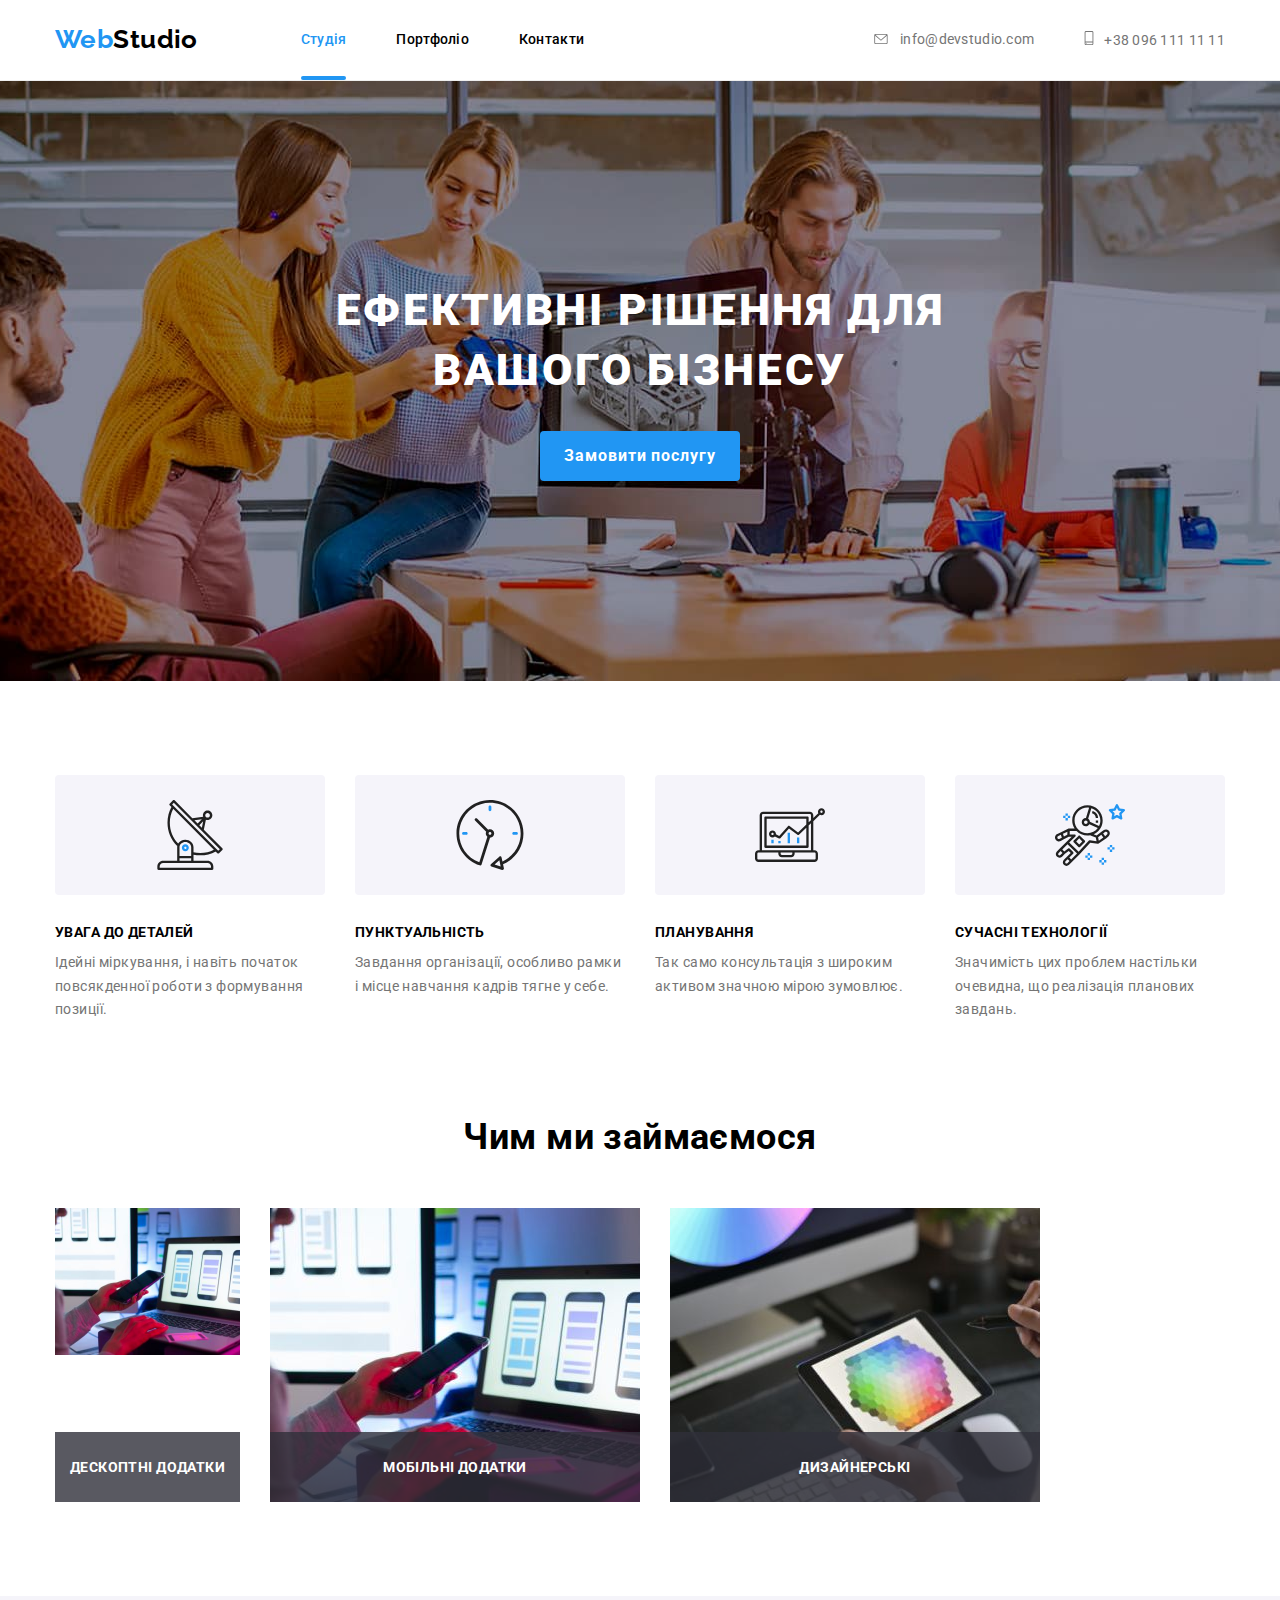
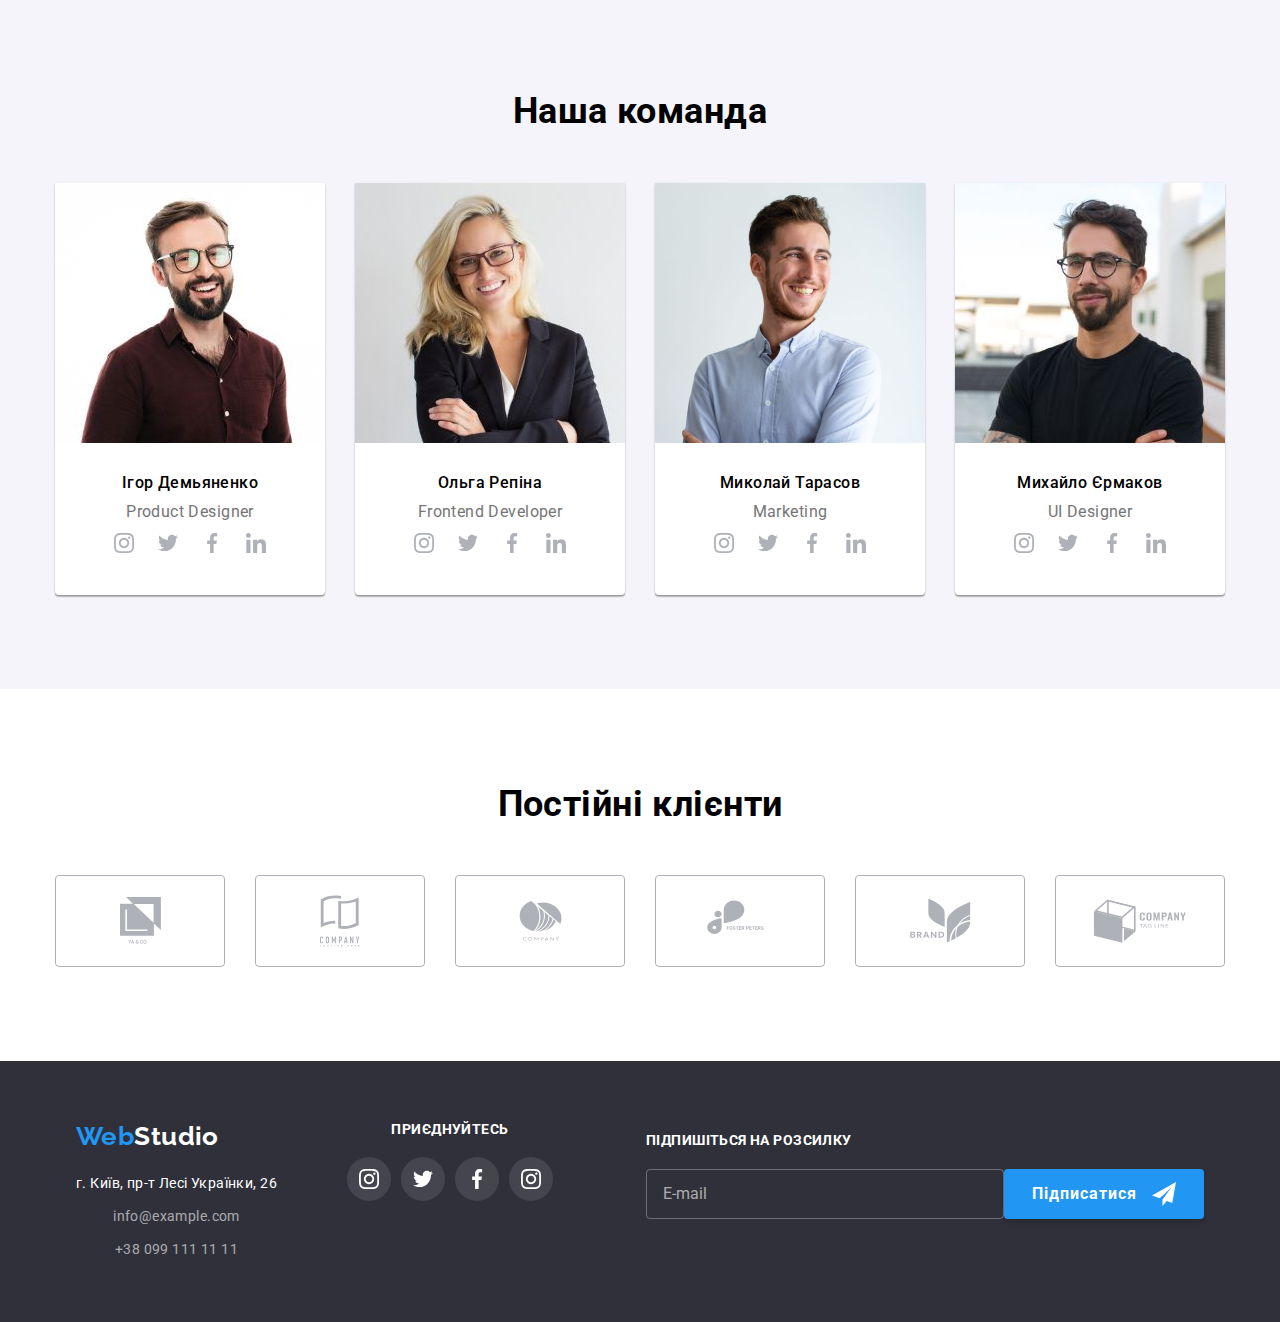
==== commit 64dd3a08: "дз8" ====
--- a/index.html
+++ b/index.html
@@ -42,7 +42,7 @@
                         <ul class="contacts-header list">
                            <li class="contacts-header__item">
                               <a href="mailto:info@devstudio.com" class="contacts-header__contact">
-                                 <span class="contacts-header__icon contacts-header__icon--letter">
+                                 <span class="contacts-header__icon contacts-header__icon-letter">
                                     <svg width="14px" height="10px">
                                        <use href="./images/symbol-defs.svg#letter"></use>
                                     </svg>
@@ -52,7 +52,7 @@
                            </li>
                            <li class="contacts-header__item">
                               <a href=":+380961111111" class="contacts-header__contact">
-                                 <span class="contacts-header__icon  contacts-header__icon--telephone">
+                                 <span class="contacts-header__icon  contacts-header__icon-telephone">
                                     <svg width="10px" height="14px">
                                        <use href="./images/symbol-defs.svg#smartphone"></use>
                                     </svg>
--- a/css/main.min.css
+++ b/css/main.min.css
@@ -1 +1 @@
-body{color:var(--prinary-text-color);font-family:Roboto,sans-serif;letter-spacing:.03em;font-size:14px}.list{padding:0;margin:0;list-style:none}a{text-decoration:none;color:inherit}img{display:block;max-width:100%;height:auto}.visually-hidden{position:absolute;white-space:nowrap;width:1px;height:1px;overflow:hidden;border:0;padding:0;clip:rect(0 0 0 0);clip-path:inset(50%);margin:-1px}.section{padding-top:60px;padding-bottom:60px}@media screen and (min-width: 1200px){.section{padding-top:94px;padding-bottom:94px}}.conteiner{margin-left:auto;margin-right:auto;max-width:480px;width:100%;padding-left:15px;padding-right:15px}@media screen and (min-width: 768px){.conteiner{max-width:768px;width:100%}}@media screen and (min-width: 1200px){.conteiner{max-width:1200px;width:100%}}.section__title{margin-top:0px;margin-bottom:50px;font-size:28px;line-height:1.17;text-align:center}@media screen and (min-width: 1200px){.section__title{font-size:36px}}.logo{color:#2196f3;font-family:Raleway,cursive;font-weight:700;font-size:24px;line-height:1.17}@media screen and (min-width: 1200px){.logo{font-size:26px;line-height:1.2}}.logo__head{color:#000}.logo__footer{color:#fff}.futter__logo--location{display:block;margin-bottom:20px}@media screen and (max-width: 1199.98px){.futter__logo--location{text-align:center}}.header{border-bottom:1px solid #eee}@media screen and (min-width: 768px)and (max-width: 1199.98px){.header{padding-top:21px;padding-bottom:21px}}.header__conteiner{position:relative;display:flex;align-items:center;justify-content:space-between}.nave{display:flex;align-items:center}@media screen and (max-width: 767.98px){.header__conteiner{padding-top:16px;padding-bottom:16px}}@media screen and (max-width: 767.98px){.header__nave{display:none;padding:48px 40px;flex-direction:column;min-height:100vh;height:min-content;position:absolute;top:0;left:0;width:480px;background-color:#fff}.header__nave.is-open{display:flex;z-index:1}}@media screen and (min-width: 768px){.header__nave{display:flex;flex-wrap:nowrap;align-items:center}}.menu-button{position:absolute;top:10px;right:15px;z-index:2;cursor:pointer;background-color:rgba(0,0,0,0);border:none;padding:0;display:inline-flex;fill:#212121;transition:fill 250ms cubic-bezier(0.4, 0, 0.2, 1)}.menu-button:hover{fill:#2196f3}@media screen and (min-width: 768px){.menu-button{display:none}}.menu-button__menu{display:block}.menu-button.is-open .menu-button__menu{display:none}.menu-button__close{display:none}.menu-button.is-open .menu-button__close{display:block}@media screen and (min-width: 768px){.nave-site{display:flex;gap:50px;margin-left:87px}}@media screen and (min-width: 1200px){.nave-site{display:flex;gap:50px;margin-left:92px}}.nave-site__item{position:relative}@media screen and (max-width: 767.98px){.nave-site__item{margin-bottom:30px}.nave-site__item:last-child{margin-bottom:0px}}.nave-site__link{font-weight:500;font-size:40px;letter-spacing:.02em;line-height:1.76;transition-property:color;transition-duration:250ms;transition-timing-function:cubic-bezier(0.4, 0, 0.2, 1)}.nave-site__link:hover,.nave-site__link:focus{color:#2196f3}@media screen and (min-width: 768px){.nave-site__link{font-size:14px;line-height:1.17;display:block;padding-top:32px;padding-bottom:32px;line-height:1.14}}.current{color:#2196f3}@media screen and (min-width: 768px){.current::after{content:"";display:block;position:absolute;bottom:0;left:0;width:100%;height:4px;border-radius:2px;background-color:#2196f3;transition:border 250ms cubic-bezier(0.4, 0, 0.2, 1)}}.contacts-header{display:flex;flex-direction:column-reverse}@media screen and (max-width: 1199.98px){.contacts-header{margin-top:auto}}@media screen and (min-width: 768px){.contacts-header{flex-direction:row;flex-wrap:wrap;align-items:center}}@media screen and (min-width: 1200px){.contacts-header{flex-wrap:nowrap;margin-left:300px}}.contacts-header__item{margin-left:96px;color:#757575}@media screen and (max-width: 767.98px){.contacts-header__item{font-size:34px;line-height:1.18;margin-left:0;margin-bottom:32px;color:#2196f3}.contacts-header__item:first-of-type{font-size:24px;line-height:1.17;margin-bottom:64px;color:#757575}}@media screen and (min-width: 768px)and (max-width: 1199.98px){.contacts-header__item{margin-bottom:10px}.contacts-header__item:last-child{margin-bottom:0px auto}}@media screen and (min-width: 1200px){.contacts-header__item{margin-left:50px}.contacts-header__item:first-child{margin-left:0}}.contacts-header__contact{display:flex;align-items:center;color:currentColor;letter-spacing:.02em;transition-property:color;transition-duration:250ms;transition-timing-function:cubic-bezier(0.4, 0, 0.2, 1)}.contacts-header__contact:hover,.contacts-header__contact:focus{color:#2196f3}@media screen and (min-width: 768px){.contacts-header__contact{font-size:12px;line-height:1.17}}@media screen and (min-width: 1200px){.contacts-header__contact{font-size:14px;line-height:1.14}}.contacts-header__icon{display:block;fill:currentcolor;margin-right:10px}@media screen and (max-width: 767.98px){.contacts-header__icon{display:none}}@media screen and (min-width: 1200px){.contacts-header__icon--letter{width:16px;height:12px}}@media screen and (min-width: 1200px){.contacts-header__icon--telephone{width:10px;height:16px}}.header-network{display:flex}@media screen and (min-width: 768px){.header-network{display:none}}.header-network__item{font-weight:500;font-size:18px;line-height:1.22;letter-spacing:.02em;color:#2196f3;padding-left:10px;padding-right:10px;border-right:1px solid rgba(33,33,33,.2)}.header-network__item:last-child{border-right:none;padding-right:0}.header-network__item:first-child{padding-left:0}.form__title{font-weight:700;text-align:center;font-size:20px;line-height:1.15;color:#212121;margin-bottom:12px}.form__field{display:flex;flex-direction:column}.form__field:hover .form__pict{fill:#2196f3}.form__field:focus-within .form__pict{fill:#2196f3}.form__text{max-width:448px;width:100%;font-size:12px;line-height:1.67;letter-spacing:.01em;border:1px solid rgba(33,33,33,.2);border-radius:4px;margin-bottom:10px;height:40px;padding:12px 42px;transition:border 250ms cubic-bezier(0.4, 0, 0.2, 1),box-shadow 250ms cubic-bezier(0.4, 0, 0.2, 1)}.form__text:hover,.form__text:focus{border:1px solid #2196f3;outline:rgba(0,0,0,0);box-shadow:0px 4px 4px rgba(0,0,0,.25)}.accord__check{display:inline-block;width:16px;height:15px;border:1px solid #000;border-radius:2px;background-color:#fff;transition:background-color 1000ms cubic-bezier(0.4, 0, 0.2, 1),border 250ms cubic-bezier(0.4, 0, 0.2, 1),box-shadow 250ms cubic-bezier(0.4, 0, 0.2, 1)}.accord__checkbox:checked+.accord__check{background-color:#2196f3;border:1px solid #2196f3;box-shadow:0px 4px 4px rgba(0,0,0,.25)}.accord__icon{fill:#fff}.form__comment{padding:12px 16px;margin-bottom:20px;font-size:12px;line-height:1.67;letter-spacing:.01em;border:1px solid rgba(33,33,33,.2);border-radius:4px;transition:border 250ms cubic-bezier(0.4, 0, 0.2, 1),box-shadow 250ms cubic-bezier(0.4, 0, 0.2, 1)}.form__comment:hover,.form__comment:focus{border:1px solid #2196f3;outline:rgba(0,0,0,0);box-shadow:0px 4px 4px rgba(0,0,0,.25)}.form__comment::placeholder{font-size:12px;line-height:14px;letter-spacing:.01em;color:rgba(117,117,117,.5)}.form__name{margin-bottom:4px;font-size:12px;line-height:1.17;letter-spacing:.01em;color:#757575}.accord__text{margin-top:0;margin-bottom:30px;font-size:14px;line-height:1,71;color:#757575}.accord{display:flex;flex-direction:column;align-items:center}.accord__link{text-decoration:underline;color:#2196f3}.form__decor{position:relative}.form__icon{position:absolute;top:11px;left:12px}.form__icon:hover+.form__text{border:1px solid #2196f3;outline:rgba(0,0,0,0);box-shadow:0px 4px 4px rgba(0,0,0,.25)}.form__pict{fill:#212121;transition:fill 250ms cubic-bezier(0.4, 0, 0.2, 1);padding:40px}textarea{resize:none}.section-hero{max-width:1600px;background-color:#2f303a;text-align:center;padding-top:118px;padding-bottom:118px;background-repeat:no-repeat;background-position:center;background-size:cover;background-image:linear-gradient(rgba(47, 48, 58, 0.4), rgba(47, 48, 58, 0.4)),url(../images/Header-modile-1x.jpg)}@media(min-device-pixel-ratio: 2),(min-resolution: 192dpi),(min-resolution: 2dppx){.section-hero{background-image:url(../images/Header-modile-2x.jpg)}}@media screen and (min-width: 768px){.section-hero{background-image:url(../images/Header-tablet-1x.jpg)}}@media screen and (min-width: 768px)and (min-device-pixel-ratio: 2),screen and (min-width: 768px)and (min-resolution: 192dpi),screen and (min-width: 768px)and (min-resolution: 2dppx){.section-hero{background-image:url(../images/Header-tablet-2x.jpg)}}@media screen and (min-width: 768px)and (min-width: 1200px){.section-hero{background-image:url(../images/Header-desktop-1x.jpg);background-size:cover;background-repeat:no-repeat;background-position:center;margin-left:auto;margin-right:auto}}@media screen and (min-width: 768px)and (min-width: 1200px)and (min-device-pixel-ratio: 2),screen and (min-width: 768px)and (min-width: 1200px)and (min-resolution: 192dpi),screen and (min-width: 768px)and (min-width: 1200px)and (min-resolution: 2dppx){.section-hero{background-image:url(../images/Header-desktop-2x.jpg)}}@media screen and (min-width: 768px)and (min-width: 1200px)and (min-width: 1200px){.section-hero{padding-top:200px;padding-bottom:200px}}.section-hero .section-hero__title{margin-top:0;margin-bottom:30px;max-width:360px;margin-left:auto;margin-right:auto;color:#fff;font-weight:900;font-size:26px;line-height:42px;text-align:center;letter-spacing:.06em;text-transform:uppercase}@media screen and (min-width: 1200px){.section-hero .section-hero__title{font-size:44px;line-height:1.36;max-width:696px}}.button{width:200px;height:50px;background-color:#2196f3;border-radius:4px;border:rgba(0,0,0,0);color:#fff;border-radius:4px;font-weight:700;font-size:16px;line-height:1.88;letter-spacing:.06em;cursor:pointer;transition:background-color 250ms cubic-bezier(0.4, 0, 0.2, 1)}.button:hover,.button:focus{background-color:#188ce8}.button--shadow{box-shadow:0px 4px 4px rgba(0,0,0,.15)}.footer__button{position:relative;display:flex;align-items:center;padding:10px 28px;box-shadow:0px 4px 4px rgba(0,0,0,.15)}@media screen and (max-width: 1199.98px){.footer__button{margin-left:auto;margin-right:auto;margin-top:20px}}.button__icon{position:absolute;top:13px;right:28px}.benefits{display:flex;justify-content:space-between;gap:30px}@media screen and (max-width: 1999px){.benefits{flex-wrap:wrap}}@media screen and (max-width: 767px){.benefits__item{max-width:450px}}@media screen and (min-width: 768px){.benefits__item{max-width:354px}}@media screen and (min-width: 1200px){.benefits__item{max-width:270px}}.benefits__icon{display:flex;justify-content:center;align-items:center;max-width:450px;height:120px;background-color:#f5f4fa;border-radius:4px;margin-bottom:30px}.benefits__title{margin-top:0;margin-bottom:10px;font-size:14px;line-height:1.14;text-transform:uppercase}.benefits__description{margin-top:0;margin-bottom:0;line-height:1.71}.benefits__description{color:#757575}.benefits__title{margin-top:0;margin-bottom:10px;font-size:14px;line-height:1.14;text-transform:uppercase}.section-work{padding-top:0}@media screen and (max-width: 1199px){.section-work{display:none}}.work{display:flex}.work__item{margin-right:30px;position:relative}.work__item:last-child{margin-right:0px}.work__development{position:absolute;bottom:0;left:0;width:100%;height:70px;background-color:rgba(47,48,58,.8)}.work__title{text-align:center;margin-top:27px;margin-bottom:27px;color:#fff;font-size:14px;line-height:1.15;text-transform:uppercase;transition-property:text-shadow,-webkit-text-stroke;transition-duration:250ms;transition-timing-function:cubic-bezier(0.4, 0, 0.2, 1)}.section-team{background-color:#f5f4fa}.team{display:flex;gap:30px;flex-wrap:wrap}.team__item{width:100%;background-color:#fff;box-shadow:0px 1px 3px rgba(0,0,0,.12),0px 1px 1px rgba(0,0,0,.14),0px 2px 1px rgba(0,0,0,.2);border-radius:0px 0px 4px 4px}@media screen and (min-width: 768px){.team__item{width:calc((100% - 30px)/2)}}@media screen and (min-width: 1200px){.team__item{width:calc((100% - 90px)/4)}}.team-foto{width:100%}.team__person{padding-top:30px;padding-bottom:24px}@media screen and (min-width: 1200px){.team__person{padding-bottom:30px}}.team__name{margin-top:0;margin-bottom:10px;font-weight:500;font-size:16px;line-height:1.19;text-align:center}.team__function{font-size:16px;line-height:1.19;margin-top:0px;margin-bottom:0px;text-align:center;color:#757575}.network--location{display:flex;justify-content:center}.taem-contacts__link{display:flex;justify-content:center;align-items:center;width:44px;height:44px;border-radius:50%;cursor:pointer;fill:#afb1b8;transition:background-color 250ms cubic-bezier(0.4, 0, 0.2, 1),fill 250ms cubic-bezier(0.4, 0, 0.2, 1)}.taem-contacts__link:hover,.taem-contacts__link:focus{background-color:#2196f3;fill:#fff}.client{display:flex;gap:30px;flex-wrap:wrap;justify-content:center}.client__site{display:flex;border:1px solid #afb1b8;border-radius:4px;width:210px;height:92px;fill:#afb1b8;justify-content:center;align-items:center;transition:fill 250ms cubic-bezier(0.4, 0, 0.2, 1),border 250ms cubic-bezier(0.4, 0, 0.2, 1),box-shadow 250ms cubic-bezier(0.4, 0, 0.2, 1)}@media screen and (min-width: 768px){.client__site{width:226px}}@media screen and (min-width: 1200px){.client__site{width:170px}}.client__site:hover,.client__sitefocus{fill:#2196f3;border:1px solid #2196f3;box-shadow:0px 4px 4px rgba(0,0,0,.25),0px 4px 4px rgba(0,0,0,.25)}.footer{background-color:#2f303a;padding:60px 0}@media screen and (min-width: 768px){.footer__info{display:flex;justify-content:space-around}}.footer__conteiner{align-items:baseline;justify-content:center}@media screen and (min-width: 1200px){.footer__conteiner{display:flex}}.footer__adress{margin-right:auto;margin-left:auto}@media screen and (min-width: 768px){.footer__adress{margin:0}}@media screen and (min-width: 1200px){.footer__adress{margin-right:70px}}@media screen and (max-width: 767.98px){.address__list{margin-bottom:60px}}.address-list__main{color:#fff}.address-list__item{margin-bottom:9px;text-align:center}.address-list__item:last-child{margin-bottom:0px}.address-list__contact{color:rgba(255,255,255,.6);transition:color 250ms cubic-bezier(0.4, 0, 0.2, 1)}.address-list__contact:hover,.address-list__contact:focus{color:#2196f3}.address{font-style:normal;line-height:1.71}.network-footer--location{margin-top:12px}.network{display:flex;justify-content:center}.network__site{display:flex;justify-content:center;align-items:center;width:44px;height:44px;border-radius:50%;background-color:rgba(255,255,255,.1);transition:background-color 250ms cubic-bezier(0.4, 0, 0.2, 1)}.network__site:hover,.network__site:focus{background-color:#2196f3}.network-icon{fill:#fff}.network__item{margin-right:10px}.network__item:last-child{margin-right:0px}.invite{font-size:14px;line-height:1.15;color:#fff;margin-top:0px;margin-bottom:20px;text-align:center;text-transform:uppercase}.form-min{align-items:center;justify-content:center}@media screen and (max-width: 1199.98px){.form-min{margin-top:60px}}@media screen and (min-width: 1200px){.form-min{margin-left:93px}}@media screen and (min-width: 1200px){.form-min__subscription{display:flex}}.form-min__title{font-weight:700;line-height:1.14;text-align:center;color:#fff;margin-bottom:20px;text-transform:uppercase}@media screen and (min-width: 1200px){.form-min__title{text-align:left}}.form-min__mail{display:block;max-width:450px;width:100%;height:50px;padding:0px 16px;font-size:16px;line-height:1.25;color:#fff;background-color:inherit;border:1px solid rgba(255,255,255,.3);border-radius:4px;margin-right:12px;transition:border 250ms cubic-bezier(0.4, 0, 0.2, 1),box-shadow 250ms cubic-bezier(0.4, 0, 0.2, 1);margin-left:auto;margin-right:auto}.form-min__mail:focus,.form-min__mail:hover{border:1px solid #2196f3;outline:rgba(0,0,0,0);box-shadow:0px 4px 4px rgba(0,0,0,.25)}.form-min__mail::placeholder{font-size:16px;line-height:1.25;color:rgba(255,255,255,.6)}@media screen and (min-width: 1200px){.form-min__mail{width:358px}}.filter{display:flex;flex-wrap:wrap;gap:8px;margin-bottom:40px;margin-right:110px}@media screen and (min-width: 768px){.filter{justify-content:center;margin-bottom:30px}}@media screen and (min-width: 1200px){.filter{margin-bottom:50px}}.filter-button{cursor:pointer;font-family:inherit;font-weight:500;font-size:16px;line-height:1.63;text-align:center;border-color:rgba(0,0,0,0);border-radius:4px;padding:6px 22px;transition:background-color 250ms cubic-bezier(0.4, 0, 0.2, 1),color 250ms cubic-bezier(0.4, 0, 0.2, 1),box-shadow 250ms cubic-bezier(0.4, 0, 0.2, 1)}.filter-button:hover,.filter-button:focus{background-color:#2196f3;color:#fff;box-shadow:0px 3px 1px rgba(0,0,0,.1),0px 1px 2px rgba(0,0,0,.08),0px 2px 2px rgba(0,0,0,.12)}.active{background-color:#2196f3;color:#fff;font-weight:500;font-size:16px;line-height:1.63;text-align:center}.card-set{display:flex;flex-wrap:wrap;gap:30px}.product-work__title{margin-top:0;margin-bottom:4px;color:#212121;font-weight:700;font-size:18px;line-height:2;letter-spacing:.06em}.product-work__description{margin-top:0;margin-bottom:0px;color:#757575;font-size:16px;line-height:1.88}.card-set__item{width:100%}@media screen and (min-width: 768px){.card-set__item{width:calc((100% - 30px)/2)}}@media screen and (min-width: 1200px){.card-set__item{width:calc((100% - 60px)/3)}}.card-set__item{transition:box-shadow 250ms cubic-bezier(0.4, 0, 0.2, 1)}.card-set__foto{width:100%}.product{display:block}.product:focus,.product:hover{box-shadow:0px 4px 4px rgba(0,0,0,.25)}.product-work{padding:20px 24px;border-left:1px solid #eee;border-right:1px solid #eee;border-bottom:1px solid #eee}.product__description{position:relative;overflow:hidden}.product__position{position:absolute;top:0;left:0;width:100%;height:100%;background-color:rgba(33,150,243,.9);margin-top:0px;margin-bottom:0px;font-weight:400;font-size:18px;line-height:1.56;color:#fff;text-align:justify;padding:63px 24px;transform:translatey(100%);opacity:0;transition:transform 250ms cubic-bezier(0.4, 0, 0.2, 1),opacity 250ms cubic-bezier(0.4, 0, 0.2, 1)}.card-set__item:hover .product__position,.card-set__item:hover .product__position{transform:translatey(0);opacity:1}.backdrop{position:fixed;top:0;left:0;width:100%;height:100%;background-color:rgba(0,0,0,.2);opacity:1;visibility:visible;transition:opacity 250ms cubic-bezier(0.4, 0, 0.2, 1),visibility 250ms cubic-bezier(0.4, 0, 0.2, 1);visibility:visible;overflow-y:scroll}.backdrop.is-hidden{opacity:0;pointer-events:none;visibility:hidden}.is-hidden .modal{transform:translate(-50%, -50%) scale(0) rotate(0turn)}.modal{max-width:450px;width:100%;position:absolute;top:50%;left:50%;z-index:5;background-color:#fff;box-shadow:0px 1px 3px rgba(0,0,0,.12),0px 1px 1px rgba(0,0,0,.14),0px 2px 1px rgba(0,0,0,.2);border-radius:4px;transform:translate(-50%, -50%) scale(1) rotate(3turn);transition:transform 250ms cubic-bezier(0.4, 0, 0.2, 1);padding:40px}.button-close{display:flex;justify-content:center;align-items:center;position:absolute;top:8px;right:8px;width:30px;height:30px;background-size:18px;background-repeat:no-repeat;background-position:center;border-radius:50%;padding:6px;border:1px solid rgba(0,0,0,.1);background-color:#fff;cursor:pointer}.button-close__icon{fill:#000;transition:fill 250ms cubic-bezier(0.4, 0, 0.2, 1)}.button-close__icon:hover,.button-close__icon:focus{fill:#2196f3}/*# sourceMappingURL=main.min.css.map */+body{color:var(--prinary-text-color);font-family:Roboto,sans-serif;letter-spacing:.03em;font-size:14px}.list{padding:0;margin:0;list-style:none}a{text-decoration:none;color:inherit}img{display:block;max-width:100%;height:auto}.visually-hidden{position:absolute;white-space:nowrap;width:1px;height:1px;overflow:hidden;border:0;padding:0;clip:rect(0 0 0 0);clip-path:inset(50%);margin:-1px}.section{padding-top:60px;padding-bottom:60px}@media screen and (min-width: 1200px){.section{padding-top:94px;padding-bottom:94px}}.conteiner{margin-left:auto;margin-right:auto;max-width:480px;width:100%;padding-left:15px;padding-right:15px}@media screen and (min-width: 768px){.conteiner{max-width:768px;width:100%}}@media screen and (min-width: 1200px){.conteiner{max-width:1200px;width:100%}}.section__title{margin-top:0px;margin-bottom:50px;font-size:28px;line-height:1.17;text-align:center}@media screen and (min-width: 1200px){.section__title{font-size:36px}}.logo{color:#2196f3;font-family:Raleway,cursive;font-weight:700;font-size:24px;line-height:1.17}@media screen and (min-width: 1200px){.logo{font-size:26px;line-height:1.2}}.logo__head{color:#000}.logo__footer{color:#fff}.futter__logo--location{display:block;margin-bottom:20px}@media screen and (max-width: 1199.98px){.futter__logo--location{text-align:center}}.header{border-bottom:1px solid #eee}.header__conteiner{position:relative;display:flex;align-items:center;justify-content:space-between}.nave{display:flex;align-items:center}@media screen and (max-width: 767.98px){.header__conteiner{padding-top:16px;padding-bottom:16px}}@media screen and (max-width: 767.98px){.header__nave{display:none;padding:48px 40px;flex-direction:column;min-height:100vh;height:min-content;position:absolute;top:0;left:0;width:480px;background-color:#fff}.header__nave.is-open{display:flex;z-index:1}}@media screen and (min-width: 768px){.header__nave{display:flex;flex-wrap:nowrap;align-items:center}}.menu-button{position:absolute;top:10px;right:15px;z-index:2;cursor:pointer;background-color:rgba(0,0,0,0);border:none;padding:0;display:inline-flex;fill:#212121;transition:fill 250ms cubic-bezier(0.4, 0, 0.2, 1)}.menu-button:hover{fill:#2196f3}@media screen and (min-width: 768px){.menu-button{display:none}}.menu-button__menu{display:block}.menu-button.is-open .menu-button__menu{display:none}.menu-button__close{display:none}.menu-button.is-open .menu-button__close{display:block}@media screen and (min-width: 768px){.nave-site{display:flex;gap:50px;margin-left:87px}}@media screen and (min-width: 1200px){.nave-site{display:flex;gap:50px;margin-left:92px}}.nave-site__item{position:relative}@media screen and (max-width: 767.98px){.nave-site__item{margin-bottom:30px}.nave-site__item:last-child{margin-bottom:0px}}.nave-site__link{font-weight:500;font-size:40px;letter-spacing:.02em;line-height:1.76;transition-property:color;transition-duration:250ms;transition-timing-function:cubic-bezier(0.4, 0, 0.2, 1)}.nave-site__link:hover,.nave-site__link:focus{color:#2196f3}@media screen and (min-width: 768px){.nave-site__link{font-size:14px;line-height:1.17;display:block;padding-top:32px;padding-bottom:32px;line-height:1.14}}.current{color:#2196f3}@media screen and (min-width: 768px){.current::after{content:"";display:block;position:absolute;bottom:0;left:0;width:100%;height:4px;border-radius:2px;background-color:#2196f3;transition:border 250ms cubic-bezier(0.4, 0, 0.2, 1)}}.contacts-header{display:flex;flex-direction:column-reverse}@media screen and (max-width: 1199.98px){.contacts-header{margin-top:auto;margin-bottom:auto}}@media screen and (min-width: 768px){.contacts-header{flex-direction:row;flex-wrap:wrap;align-items:center}}@media screen and (min-width: 1200px){.contacts-header{flex-wrap:nowrap;margin-left:290px}}.contacts-header__item{margin-left:96px;color:#757575}@media screen and (max-width: 767.98px){.contacts-header__item{font-size:34px;line-height:1.18;margin-left:0;margin-bottom:32px;color:#2196f3}.contacts-header__item:first-of-type{font-size:24px;line-height:1.17;margin-bottom:64px;color:#757575}}@media screen and (min-width: 768px)and (max-width: 1199.98px){.contacts-header__item{margin-bottom:10px}.contacts-header__item:last-child{margin-bottom:0px}}@media screen and (min-width: 1200px){.contacts-header__item{margin-left:50px}.contacts-header__item:first-child{margin-left:0}}.contacts-header__contact{display:flex;align-items:baseline;color:currentColor;letter-spacing:.02em;transition-property:color;transition-duration:250ms;transition-timing-function:cubic-bezier(0.4, 0, 0.2, 1)}.contacts-header__contact:hover,.contacts-header__contact:focus{color:#2196f3}@media screen and (min-width: 768px){.contacts-header__contact{font-size:12px;line-height:1.17}}@media screen and (min-width: 1200px){.contacts-header__contact{font-size:14px;line-height:1.14}}.contacts-header__icon{display:block;fill:currentcolor;margin-right:10px}@media screen and (max-width: 767.98px){.contacts-header__icon{display:none}}@media screen and (min-width: 1200px){.contacts-header__icon-letter{width:16px;height:12px}}@media screen and (min-width: 1200px){.contacts-header__icon-telephone{width:10px;height:16px}}.header-network{display:flex}@media screen and (min-width: 768px){.header-network{display:none}}.header-network__item{font-weight:500;font-size:18px;line-height:1.22;letter-spacing:.02em;color:#2196f3;padding-left:10px;padding-right:10px;border-right:1px solid rgba(33,33,33,.2)}.header-network__item:last-child{border-right:none;padding-right:0}.header-network__item:first-child{padding-left:0}.form__title{font-weight:700;text-align:center;font-size:20px;line-height:1.15;color:#212121;margin-bottom:12px}.form__field{display:flex;flex-direction:column}.form__field:hover .form__pict{fill:#2196f3}.form__field:focus-within .form__pict{fill:#2196f3}.form__text{max-width:448px;width:100%;font-size:12px;line-height:1.67;letter-spacing:.01em;border:1px solid rgba(33,33,33,.2);border-radius:4px;margin-bottom:10px;height:40px;padding:12px 42px;transition:border 250ms cubic-bezier(0.4, 0, 0.2, 1),box-shadow 250ms cubic-bezier(0.4, 0, 0.2, 1)}.form__text:hover,.form__text:focus{border:1px solid #2196f3;outline:rgba(0,0,0,0);box-shadow:0px 4px 4px rgba(0,0,0,.25)}.accord__check{display:inline-block;width:16px;height:15px;border:1px solid #000;border-radius:2px;background-color:#fff;transition:background-color 1000ms cubic-bezier(0.4, 0, 0.2, 1),border 250ms cubic-bezier(0.4, 0, 0.2, 1),box-shadow 250ms cubic-bezier(0.4, 0, 0.2, 1)}.accord__checkbox:checked+.accord__check{background-color:#2196f3;border:1px solid #2196f3;box-shadow:0px 4px 4px rgba(0,0,0,.25)}.accord__icon{fill:#fff}.form__comment{padding:12px 16px;margin-bottom:20px;font-size:12px;line-height:1.67;letter-spacing:.01em;border:1px solid rgba(33,33,33,.2);border-radius:4px;transition:border 250ms cubic-bezier(0.4, 0, 0.2, 1),box-shadow 250ms cubic-bezier(0.4, 0, 0.2, 1)}.form__comment:hover,.form__comment:focus{border:1px solid #2196f3;outline:rgba(0,0,0,0);box-shadow:0px 4px 4px rgba(0,0,0,.25)}.form__comment::placeholder{font-size:12px;line-height:14px;letter-spacing:.01em;color:rgba(117,117,117,.5)}.form__name{margin-bottom:4px;font-size:12px;line-height:1.17;letter-spacing:.01em;color:#757575}.accord__text{margin-top:0;margin-bottom:30px;font-size:14px;line-height:1,71;color:#757575}.accord{display:flex;flex-direction:column;align-items:center}.accord__link{text-decoration:underline;color:#2196f3}.form__decor{position:relative}.form__icon{position:absolute;top:11px;left:12px}.form__icon:hover+.form__text{border:1px solid #2196f3;outline:rgba(0,0,0,0);box-shadow:0px 4px 4px rgba(0,0,0,.25)}.form__pict{fill:#212121;transition:fill 250ms cubic-bezier(0.4, 0, 0.2, 1);padding:40px}textarea{resize:none}.section-hero{max-width:1600px;background-color:#2f303a;text-align:center;padding-top:118px;padding-bottom:118px;background-repeat:no-repeat;background-position:center;background-size:cover;background-image:linear-gradient(rgba(47, 48, 58, 0.4), rgba(47, 48, 58, 0.4)),url(../images/Header-modile-1x.jpg)}@media(min-device-pixel-ratio: 2),(min-resolution: 192dpi),(min-resolution: 2dppx){.section-hero{background-image:url(../images/Header-modile-2x.jpg)}}@media screen and (min-width: 768px){.section-hero{background-image:url(../images/Header-tablet-1x.jpg)}}@media screen and (min-width: 768px)and (min-device-pixel-ratio: 2),screen and (min-width: 768px)and (min-resolution: 192dpi),screen and (min-width: 768px)and (min-resolution: 2dppx){.section-hero{background-image:url(../images/Header-tablet-2x.jpg)}}@media screen and (min-width: 768px)and (min-width: 1200px){.section-hero{background-image:url(../images/Header-desktop-1x.jpg);background-size:cover;background-repeat:no-repeat;background-position:center;margin-left:auto;margin-right:auto}}@media screen and (min-width: 768px)and (min-width: 1200px)and (min-device-pixel-ratio: 2),screen and (min-width: 768px)and (min-width: 1200px)and (min-resolution: 192dpi),screen and (min-width: 768px)and (min-width: 1200px)and (min-resolution: 2dppx){.section-hero{background-image:url(../images/Header-desktop-2x.jpg)}}@media screen and (min-width: 768px)and (min-width: 1200px)and (min-width: 1200px){.section-hero{padding-top:200px;padding-bottom:200px}}.section-hero .section-hero__title{margin-top:0;margin-bottom:30px;max-width:360px;margin-left:auto;margin-right:auto;color:#fff;font-weight:900;font-size:26px;line-height:42px;text-align:center;letter-spacing:.06em;text-transform:uppercase}@media screen and (min-width: 1200px){.section-hero .section-hero__title{font-size:44px;line-height:1.36;max-width:696px}}.button{width:200px;height:50px;background-color:#2196f3;border-radius:4px;border:rgba(0,0,0,0);color:#fff;border-radius:4px;font-weight:700;font-size:16px;line-height:1.88;letter-spacing:.06em;cursor:pointer;transition:background-color 250ms cubic-bezier(0.4, 0, 0.2, 1)}.button:hover,.button:focus{background-color:#188ce8}.button--shadow{box-shadow:0px 4px 4px rgba(0,0,0,.15)}.footer__button{position:relative;display:flex;align-items:center;padding:10px 28px;box-shadow:0px 4px 4px rgba(0,0,0,.15)}@media screen and (max-width: 1199.98px){.footer__button{margin-left:auto;margin-right:auto;margin-top:20px}}.button__icon{position:absolute;top:13px;right:28px}.benefits{display:flex;justify-content:space-between;gap:30px}@media screen and (max-width: 1999px){.benefits{flex-wrap:wrap}}@media screen and (max-width: 767px){.benefits__item{max-width:450px}}@media screen and (min-width: 768px){.benefits__item{max-width:354px}}@media screen and (min-width: 1200px){.benefits__item{max-width:270px}}.benefits__icon{display:flex;justify-content:center;align-items:center;max-width:450px;height:120px;background-color:#f5f4fa;border-radius:4px;margin-bottom:30px}.benefits__title{margin-top:0;margin-bottom:10px;font-size:14px;line-height:1.14;text-transform:uppercase}.benefits__description{margin-top:0;margin-bottom:0;line-height:1.71}.benefits__description{color:#757575}.benefits__title{margin-top:0;margin-bottom:10px;font-size:14px;line-height:1.14;text-transform:uppercase}.section-work{padding-top:0}@media screen and (max-width: 1199px){.section-work{display:none}}.work{display:flex}.work__item{margin-right:30px;position:relative}.work__item:last-child{margin-right:0px}.work__development{position:absolute;bottom:0;left:0;width:100%;height:70px;background-color:rgba(47,48,58,.8)}.work__title{text-align:center;margin-top:27px;margin-bottom:27px;color:#fff;font-size:14px;line-height:1.15;text-transform:uppercase;transition-property:text-shadow,-webkit-text-stroke;transition-duration:250ms;transition-timing-function:cubic-bezier(0.4, 0, 0.2, 1)}.section-team{background-color:#f5f4fa}.team{display:flex;gap:30px;flex-wrap:wrap}.team__item{width:100%;background-color:#fff;box-shadow:0px 1px 3px rgba(0,0,0,.12),0px 1px 1px rgba(0,0,0,.14),0px 2px 1px rgba(0,0,0,.2);border-radius:0px 0px 4px 4px}@media screen and (min-width: 768px){.team__item{width:calc((100% - 30px)/2)}}@media screen and (min-width: 1200px){.team__item{width:calc((100% - 90px)/4)}}.team-foto{width:100%}.team__person{padding-top:30px;padding-bottom:24px}@media screen and (min-width: 1200px){.team__person{padding-bottom:30px}}.team__name{margin-top:0;margin-bottom:10px;font-weight:500;font-size:16px;line-height:1.19;text-align:center}.team__function{font-size:16px;line-height:1.19;margin-top:0px;margin-bottom:0px;text-align:center;color:#757575}.network--location{display:flex;justify-content:center}.taem-contacts__link{display:flex;justify-content:center;align-items:center;width:44px;height:44px;border-radius:50%;cursor:pointer;fill:#afb1b8;transition:background-color 250ms cubic-bezier(0.4, 0, 0.2, 1),fill 250ms cubic-bezier(0.4, 0, 0.2, 1)}.taem-contacts__link:hover,.taem-contacts__link:focus{background-color:#2196f3;fill:#fff}.client{display:flex;gap:30px;flex-wrap:wrap;justify-content:center}.client__site{display:flex;border:1px solid #afb1b8;border-radius:4px;width:210px;height:92px;fill:#afb1b8;justify-content:center;align-items:center;transition:fill 250ms cubic-bezier(0.4, 0, 0.2, 1),border 250ms cubic-bezier(0.4, 0, 0.2, 1),box-shadow 250ms cubic-bezier(0.4, 0, 0.2, 1)}@media screen and (min-width: 768px){.client__site{width:226px}}@media screen and (min-width: 1200px){.client__site{width:170px}}.client__site:hover,.client__sitefocus{fill:#2196f3;border:1px solid #2196f3;box-shadow:0px 4px 4px rgba(0,0,0,.25),0px 4px 4px rgba(0,0,0,.25)}.footer{background-color:#2f303a;padding:60px 0}@media screen and (min-width: 768px){.footer__info{display:flex;justify-content:space-around}}.footer__conteiner{align-items:baseline;justify-content:center}@media screen and (min-width: 1200px){.footer__conteiner{display:flex}}.footer__adress{margin-right:auto;margin-left:auto}@media screen and (min-width: 768px){.footer__adress{margin:0}}@media screen and (min-width: 1200px){.footer__adress{margin-right:70px}}@media screen and (max-width: 767.98px){.address__list{margin-bottom:60px}}.address-list__main{color:#fff}.address-list__item{margin-bottom:9px;text-align:center}.address-list__item:last-child{margin-bottom:0px}.address-list__contact{color:rgba(255,255,255,.6);transition:color 250ms cubic-bezier(0.4, 0, 0.2, 1)}.address-list__contact:hover,.address-list__contact:focus{color:#2196f3}.address{font-style:normal;line-height:1.71}.network-footer--location{margin-top:12px}.network{display:flex;justify-content:center}.network__site{display:flex;justify-content:center;align-items:center;width:44px;height:44px;border-radius:50%;background-color:rgba(255,255,255,.1);transition:background-color 250ms cubic-bezier(0.4, 0, 0.2, 1)}.network__site:hover,.network__site:focus{background-color:#2196f3}.network-icon{fill:#fff}.network__item{margin-right:10px}.network__item:last-child{margin-right:0px}.invite{font-size:14px;line-height:1.15;color:#fff;margin-top:0px;margin-bottom:20px;text-align:center;text-transform:uppercase}.form-min{align-items:center;justify-content:center}@media screen and (max-width: 1199.98px){.form-min{margin-top:60px}}@media screen and (min-width: 1200px){.form-min{margin-left:93px}}@media screen and (min-width: 1200px){.form-min__subscription{display:flex}}.form-min__title{font-weight:700;line-height:1.14;text-align:center;color:#fff;margin-bottom:20px;text-transform:uppercase}@media screen and (min-width: 1200px){.form-min__title{text-align:left}}.form-min__mail{display:block;max-width:450px;width:100%;height:50px;padding:0px 16px;font-size:16px;line-height:1.25;color:#fff;background-color:inherit;border:1px solid rgba(255,255,255,.3);border-radius:4px;margin-right:12px;transition:border 250ms cubic-bezier(0.4, 0, 0.2, 1),box-shadow 250ms cubic-bezier(0.4, 0, 0.2, 1);margin-left:auto;margin-right:auto}.form-min__mail:focus,.form-min__mail:hover{border:1px solid #2196f3;outline:rgba(0,0,0,0);box-shadow:0px 4px 4px rgba(0,0,0,.25)}.form-min__mail::placeholder{font-size:16px;line-height:1.25;color:rgba(255,255,255,.6)}@media screen and (min-width: 1200px){.form-min__mail{width:358px}}.filter{display:flex;flex-wrap:wrap;gap:8px;margin-bottom:40px}@media screen and (max-width: 767.98px){.filter{width:326px}}@media screen and (min-width: 768px){.filter{justify-content:center;margin-bottom:30px}}@media screen and (min-width: 1200px){.filter{margin-bottom:50px}}.filter-button{cursor:pointer;font-family:inherit;font-weight:500;font-size:16px;line-height:1.63;text-align:center;border-color:rgba(0,0,0,0);border-radius:4px;padding:6px 22px;transition:background-color 250ms cubic-bezier(0.4, 0, 0.2, 1),color 250ms cubic-bezier(0.4, 0, 0.2, 1),box-shadow 250ms cubic-bezier(0.4, 0, 0.2, 1)}.filter-button:hover,.filter-button:focus{background-color:#2196f3;color:#fff;box-shadow:0px 3px 1px rgba(0,0,0,.1),0px 1px 2px rgba(0,0,0,.08),0px 2px 2px rgba(0,0,0,.12)}.active{background-color:#2196f3;color:#fff;font-weight:500;font-size:16px;line-height:1.63;text-align:center}.card-set{display:flex;flex-wrap:wrap;gap:30px;align-items:stretch}.product-work__title{margin-top:0;margin-bottom:4px;color:#212121;font-weight:700;font-size:18px;line-height:2;letter-spacing:.06em}.product-work__description{margin-top:0;margin-bottom:0px;color:#757575;font-size:16px;line-height:1.88}.card-set__item{width:100%}@media screen and (min-width: 768px){.card-set__item{width:calc((100% - 30px)/2)}}@media screen and (min-width: 1200px){.card-set__item{width:calc((100% - 60px)/3)}}.card-set__item{transition:box-shadow 250ms cubic-bezier(0.4, 0, 0.2, 1)}.product{display:flex;flex-direction:column;width:100%;height:100%}.product:focus,.product:hover{box-shadow:0px 4px 4px rgba(0,0,0,.25)}.product-work{padding:20px 24px;border-left:1px solid #eee;border-right:1px solid #eee;border-bottom:1px solid #eee;width:100%;flex-grow:1}.product__description{position:relative;overflow:hidden}.product__position{position:absolute;top:0;left:0;width:100%;height:100%;background-color:rgba(33,150,243,.9);margin-top:0px;margin-bottom:0px;font-weight:400;font-size:18px;line-height:1.56;color:#fff;text-align:justify;padding:63px 24px;transform:translatey(100%);opacity:0;transition:transform 250ms cubic-bezier(0.4, 0, 0.2, 1),opacity 250ms cubic-bezier(0.4, 0, 0.2, 1)}.card-set__item:hover .product__position,.card-set__item:hover .product__position{transform:translatey(0);opacity:1}.backdrop{position:fixed;top:0;left:0;width:100%;height:100%;background-color:rgba(0,0,0,.2);opacity:1;visibility:visible;transition:opacity 250ms cubic-bezier(0.4, 0, 0.2, 1),visibility 250ms cubic-bezier(0.4, 0, 0.2, 1);visibility:visible;overflow-y:scroll}.backdrop.is-hidden{opacity:0;pointer-events:none;visibility:hidden}.is-hidden .modal{transform:translate(-50%, -50%) scale(0) rotate(0turn)}.modal{max-width:450px;width:100%;position:absolute;top:50%;left:50%;z-index:5;background-color:#fff;box-shadow:0px 1px 3px rgba(0,0,0,.12),0px 1px 1px rgba(0,0,0,.14),0px 2px 1px rgba(0,0,0,.2);border-radius:4px;transform:translate(-50%, -50%) scale(1) rotate(3turn);transition:transform 250ms cubic-bezier(0.4, 0, 0.2, 1);padding:40px}.button-close{display:flex;justify-content:center;align-items:center;position:absolute;top:8px;right:8px;width:30px;height:30px;background-size:18px;background-repeat:no-repeat;background-position:center;border-radius:50%;padding:6px;border:1px solid rgba(0,0,0,.1);background-color:#fff;cursor:pointer}.button-close__icon{fill:#000;transition:fill 250ms cubic-bezier(0.4, 0, 0.2, 1)}.button-close__icon:hover,.button-close__icon:focus{fill:#2196f3}/*# sourceMappingURL=main.min.css.map */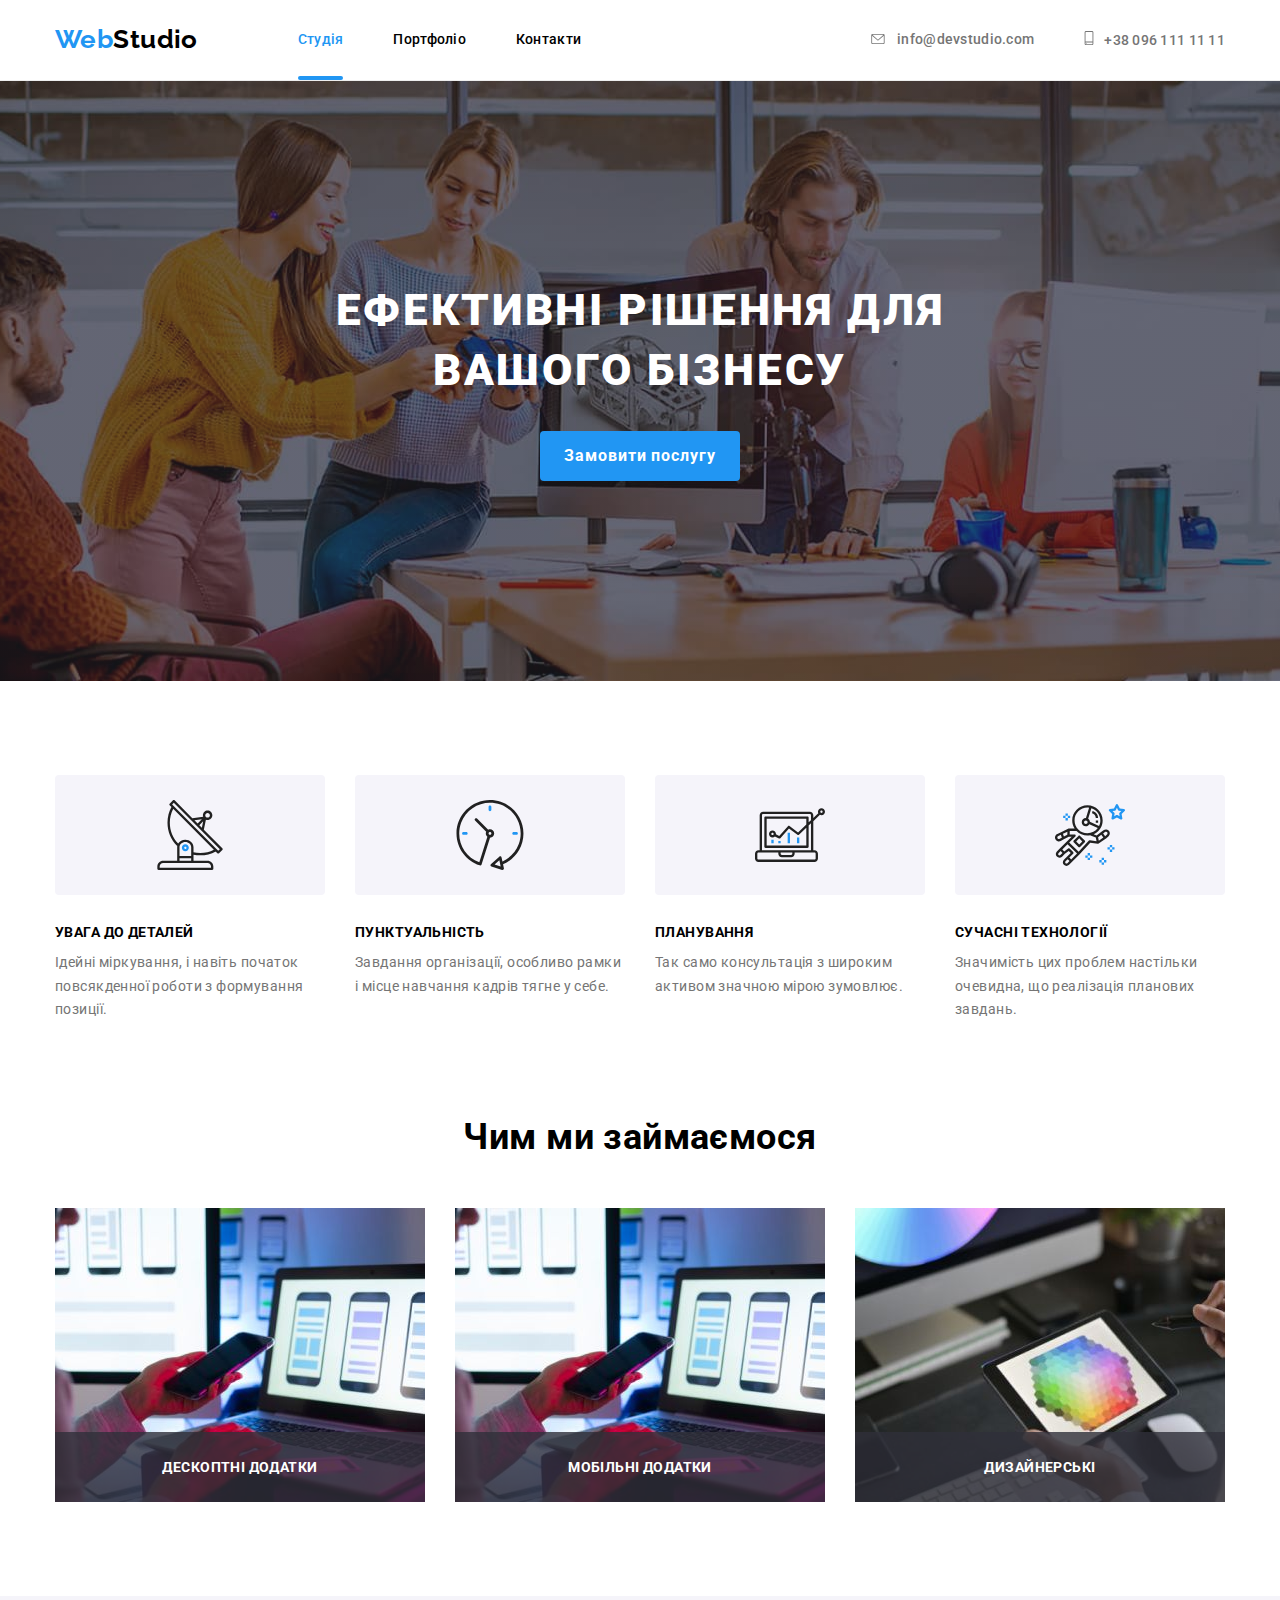
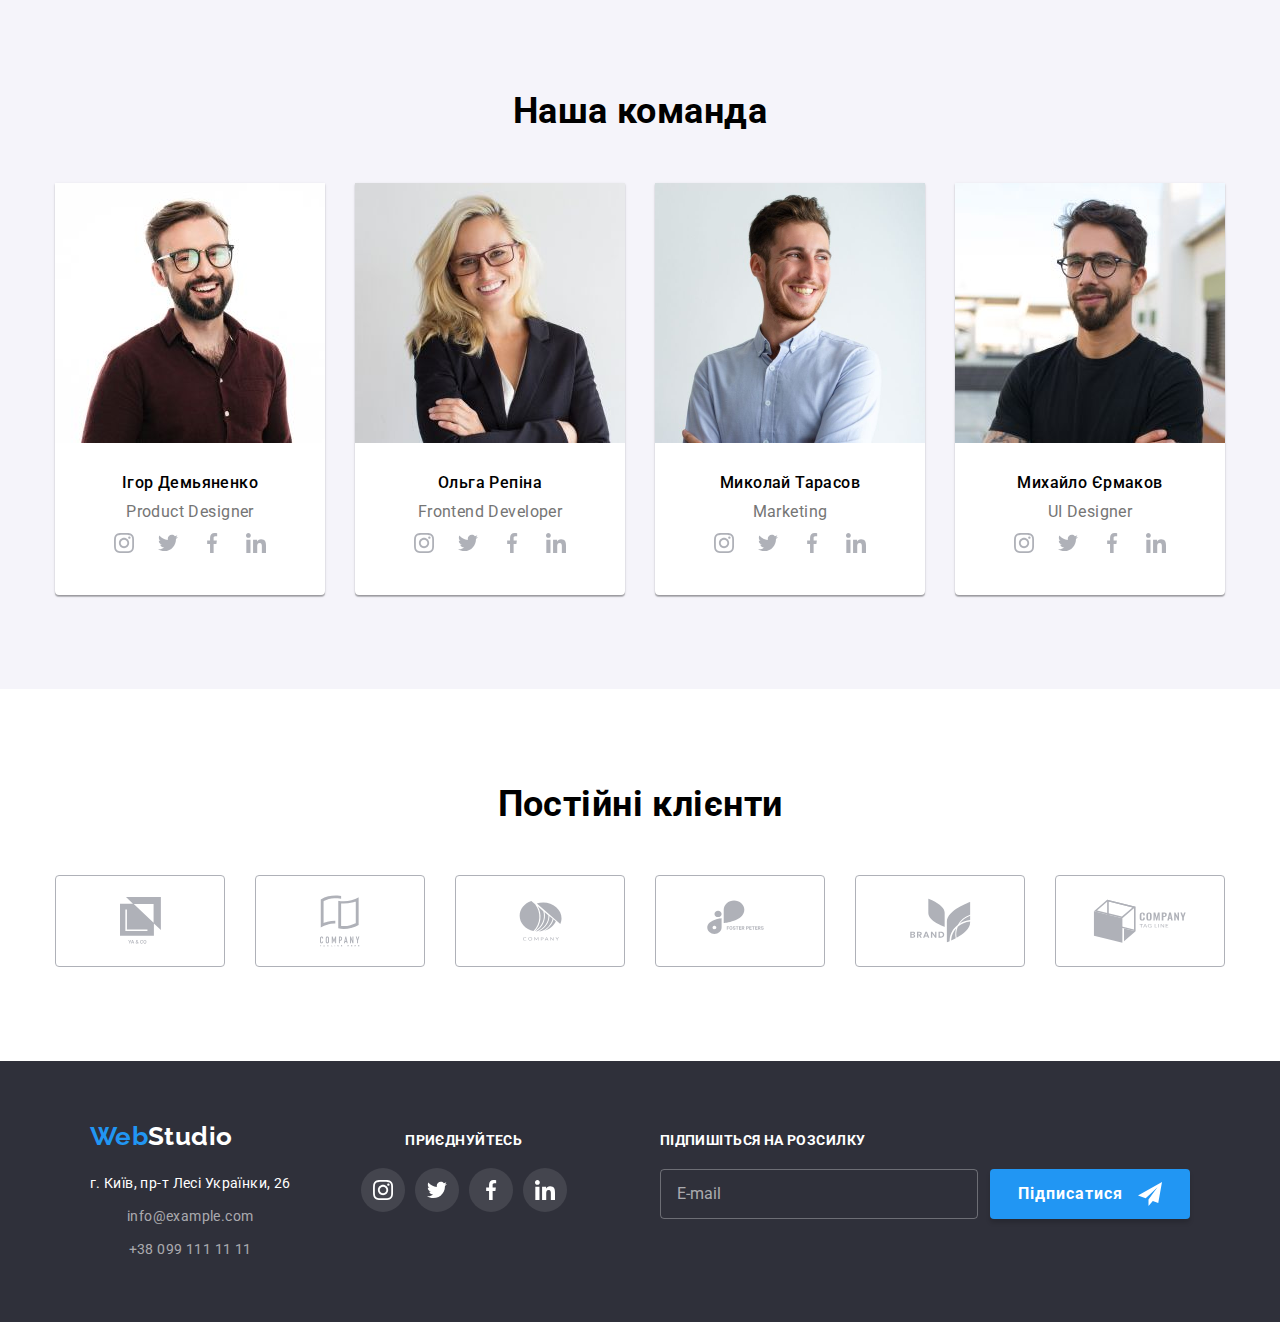
==== commit 66bd8849: "changed icon" ====
--- a/index.html
+++ b/index.html
@@ -662,7 +662,7 @@
                   <li class="network__item">
                      <a href="" class="network__site">
                         <svg class="network-icon" width="20px" height="20px">
-                           <use href="./images/symbol-defs.svg#instagram-1"></use>
+                           <use href="./images/symbol-defs.svg#linkedin-1"></use>
                         </svg>
                      </a>
                   </li>
--- a/css/main.min.css
+++ b/css/main.min.css
@@ -1 +1 @@
-body{color:var(--prinary-text-color);font-family:Roboto,sans-serif;letter-spacing:.03em;font-size:14px}.list{padding:0;margin:0;list-style:none}a{text-decoration:none;color:inherit}img{display:block;max-width:100%;height:auto}.visually-hidden{position:absolute;white-space:nowrap;width:1px;height:1px;overflow:hidden;border:0;padding:0;clip:rect(0 0 0 0);clip-path:inset(50%);margin:-1px}.section{padding-top:60px;padding-bottom:60px}@media screen and (min-width: 1200px){.section{padding-top:94px;padding-bottom:94px}}.conteiner{margin-left:auto;margin-right:auto;max-width:480px;width:100%;padding-left:15px;padding-right:15px}@media screen and (min-width: 768px){.conteiner{max-width:768px;width:100%}}@media screen and (min-width: 1200px){.conteiner{max-width:1200px;width:100%}}.section__title{margin-top:0px;margin-bottom:50px;font-size:28px;line-height:1.17;text-align:center}@media screen and (min-width: 1200px){.section__title{font-size:36px}}.logo{color:#2196f3;font-family:Raleway,cursive;font-weight:700;font-size:24px;line-height:1.17}@media screen and (min-width: 1200px){.logo{font-size:26px;line-height:1.2}}.logo__head{color:#000}.logo__footer{color:#fff}.futter__logo--location{display:block;margin-bottom:20px}@media screen and (max-width: 1199.98px){.futter__logo--location{text-align:center}}.header{border-bottom:1px solid #eee}.header__conteiner{position:relative;display:flex;align-items:center;justify-content:space-between}.nave{display:flex;align-items:center}@media screen and (max-width: 767.98px){.header__conteiner{padding-top:16px;padding-bottom:16px}}@media screen and (max-width: 767.98px){.header__nave{display:none;padding:48px 40px;flex-direction:column;min-height:100vh;height:min-content;position:absolute;top:0;left:0;width:480px;background-color:#fff}.header__nave.is-open{display:flex;z-index:1}}@media screen and (min-width: 768px){.header__nave{display:flex;flex-wrap:nowrap;align-items:center}}.menu-button{position:absolute;top:10px;right:15px;z-index:2;cursor:pointer;background-color:rgba(0,0,0,0);border:none;padding:0;display:inline-flex;fill:#212121;transition:fill 250ms cubic-bezier(0.4, 0, 0.2, 1)}.menu-button:hover{fill:#2196f3}@media screen and (min-width: 768px){.menu-button{display:none}}.menu-button__menu{display:block}.menu-button.is-open .menu-button__menu{display:none}.menu-button__close{display:none}.menu-button.is-open .menu-button__close{display:block}@media screen and (min-width: 768px){.nave-site{display:flex;gap:50px;margin-left:87px}}@media screen and (min-width: 1200px){.nave-site{display:flex;gap:50px;margin-left:92px}}.nave-site__item{position:relative}@media screen and (max-width: 767.98px){.nave-site__item{margin-bottom:30px}.nave-site__item:last-child{margin-bottom:0px}}.nave-site__link{font-weight:500;font-size:40px;letter-spacing:.02em;line-height:1.76;transition-property:color;transition-duration:250ms;transition-timing-function:cubic-bezier(0.4, 0, 0.2, 1)}.nave-site__link:hover,.nave-site__link:focus{color:#2196f3}@media screen and (min-width: 768px){.nave-site__link{font-size:14px;line-height:1.17;display:block;padding-top:32px;padding-bottom:32px;line-height:1.14}}.current{color:#2196f3}@media screen and (min-width: 768px){.current::after{content:"";display:block;position:absolute;bottom:0;left:0;width:100%;height:4px;border-radius:2px;background-color:#2196f3;transition:border 250ms cubic-bezier(0.4, 0, 0.2, 1)}}.contacts-header{display:flex;flex-direction:column-reverse}@media screen and (max-width: 1199.98px){.contacts-header{margin-top:auto;margin-bottom:auto}}@media screen and (min-width: 768px){.contacts-header{flex-direction:row;flex-wrap:wrap;align-items:center}}@media screen and (min-width: 1200px){.contacts-header{flex-wrap:nowrap;margin-left:290px}}.contacts-header__item{margin-left:96px;color:#757575}@media screen and (max-width: 767.98px){.contacts-header__item{font-size:34px;line-height:1.18;margin-left:0;margin-bottom:32px;color:#2196f3}.contacts-header__item:first-of-type{font-size:24px;line-height:1.17;margin-bottom:64px;color:#757575}}@media screen and (min-width: 768px)and (max-width: 1199.98px){.contacts-header__item{margin-bottom:10px}.contacts-header__item:last-child{margin-bottom:0px}}@media screen and (min-width: 1200px){.contacts-header__item{margin-left:50px}.contacts-header__item:first-child{margin-left:0}}.contacts-header__contact{display:flex;align-items:baseline;color:currentColor;letter-spacing:.02em;transition-property:color;transition-duration:250ms;transition-timing-function:cubic-bezier(0.4, 0, 0.2, 1)}.contacts-header__contact:hover,.contacts-header__contact:focus{color:#2196f3}@media screen and (min-width: 768px){.contacts-header__contact{font-size:12px;line-height:1.17}}@media screen and (min-width: 1200px){.contacts-header__contact{font-size:14px;line-height:1.14}}.contacts-header__icon{display:block;fill:currentcolor;margin-right:10px}@media screen and (max-width: 767.98px){.contacts-header__icon{display:none}}@media screen and (min-width: 1200px){.contacts-header__icon-letter{width:16px;height:12px}}@media screen and (min-width: 1200px){.contacts-header__icon-telephone{width:10px;height:16px}}.header-network{display:flex}@media screen and (min-width: 768px){.header-network{display:none}}.header-network__item{font-weight:500;font-size:18px;line-height:1.22;letter-spacing:.02em;color:#2196f3;padding-left:10px;padding-right:10px;border-right:1px solid rgba(33,33,33,.2)}.header-network__item:last-child{border-right:none;padding-right:0}.header-network__item:first-child{padding-left:0}.form__title{font-weight:700;text-align:center;font-size:20px;line-height:1.15;color:#212121;margin-bottom:12px}.form__field{display:flex;flex-direction:column}.form__field:hover .form__pict{fill:#2196f3}.form__field:focus-within .form__pict{fill:#2196f3}.form__text{max-width:448px;width:100%;font-size:12px;line-height:1.67;letter-spacing:.01em;border:1px solid rgba(33,33,33,.2);border-radius:4px;margin-bottom:10px;height:40px;padding:12px 42px;transition:border 250ms cubic-bezier(0.4, 0, 0.2, 1),box-shadow 250ms cubic-bezier(0.4, 0, 0.2, 1)}.form__text:hover,.form__text:focus{border:1px solid #2196f3;outline:rgba(0,0,0,0);box-shadow:0px 4px 4px rgba(0,0,0,.25)}.accord__check{display:inline-block;width:16px;height:15px;border:1px solid #000;border-radius:2px;background-color:#fff;transition:background-color 1000ms cubic-bezier(0.4, 0, 0.2, 1),border 250ms cubic-bezier(0.4, 0, 0.2, 1),box-shadow 250ms cubic-bezier(0.4, 0, 0.2, 1)}.accord__checkbox:checked+.accord__check{background-color:#2196f3;border:1px solid #2196f3;box-shadow:0px 4px 4px rgba(0,0,0,.25)}.accord__icon{fill:#fff}.form__comment{padding:12px 16px;margin-bottom:20px;font-size:12px;line-height:1.67;letter-spacing:.01em;border:1px solid rgba(33,33,33,.2);border-radius:4px;transition:border 250ms cubic-bezier(0.4, 0, 0.2, 1),box-shadow 250ms cubic-bezier(0.4, 0, 0.2, 1)}.form__comment:hover,.form__comment:focus{border:1px solid #2196f3;outline:rgba(0,0,0,0);box-shadow:0px 4px 4px rgba(0,0,0,.25)}.form__comment::placeholder{font-size:12px;line-height:14px;letter-spacing:.01em;color:rgba(117,117,117,.5)}.form__name{margin-bottom:4px;font-size:12px;line-height:1.17;letter-spacing:.01em;color:#757575}.accord__text{margin-top:0;margin-bottom:30px;font-size:14px;line-height:1,71;color:#757575}.accord{display:flex;flex-direction:column;align-items:center}.accord__link{text-decoration:underline;color:#2196f3}.form__decor{position:relative}.form__icon{position:absolute;top:11px;left:12px}.form__icon:hover+.form__text{border:1px solid #2196f3;outline:rgba(0,0,0,0);box-shadow:0px 4px 4px rgba(0,0,0,.25)}.form__pict{fill:#212121;transition:fill 250ms cubic-bezier(0.4, 0, 0.2, 1);padding:40px}textarea{resize:none}.section-hero{max-width:1600px;background-color:#2f303a;text-align:center;padding-top:118px;padding-bottom:118px;background-repeat:no-repeat;background-position:center;background-size:cover;background-image:linear-gradient(rgba(47, 48, 58, 0.4), rgba(47, 48, 58, 0.4)),url(../images/Header-modile-1x.jpg)}@media(min-device-pixel-ratio: 2),(min-resolution: 192dpi),(min-resolution: 2dppx){.section-hero{background-image:url(../images/Header-modile-2x.jpg)}}@media screen and (min-width: 768px){.section-hero{background-image:url(../images/Header-tablet-1x.jpg)}}@media screen and (min-width: 768px)and (min-device-pixel-ratio: 2),screen and (min-width: 768px)and (min-resolution: 192dpi),screen and (min-width: 768px)and (min-resolution: 2dppx){.section-hero{background-image:url(../images/Header-tablet-2x.jpg)}}@media screen and (min-width: 768px)and (min-width: 1200px){.section-hero{background-image:url(../images/Header-desktop-1x.jpg);background-size:cover;background-repeat:no-repeat;background-position:center;margin-left:auto;margin-right:auto}}@media screen and (min-width: 768px)and (min-width: 1200px)and (min-device-pixel-ratio: 2),screen and (min-width: 768px)and (min-width: 1200px)and (min-resolution: 192dpi),screen and (min-width: 768px)and (min-width: 1200px)and (min-resolution: 2dppx){.section-hero{background-image:url(../images/Header-desktop-2x.jpg)}}@media screen and (min-width: 768px)and (min-width: 1200px)and (min-width: 1200px){.section-hero{padding-top:200px;padding-bottom:200px}}.section-hero .section-hero__title{margin-top:0;margin-bottom:30px;max-width:360px;margin-left:auto;margin-right:auto;color:#fff;font-weight:900;font-size:26px;line-height:42px;text-align:center;letter-spacing:.06em;text-transform:uppercase}@media screen and (min-width: 1200px){.section-hero .section-hero__title{font-size:44px;line-height:1.36;max-width:696px}}.button{width:200px;height:50px;background-color:#2196f3;border-radius:4px;border:rgba(0,0,0,0);color:#fff;border-radius:4px;font-weight:700;font-size:16px;line-height:1.88;letter-spacing:.06em;cursor:pointer;transition:background-color 250ms cubic-bezier(0.4, 0, 0.2, 1)}.button:hover,.button:focus{background-color:#188ce8}.button--shadow{box-shadow:0px 4px 4px rgba(0,0,0,.15)}.footer__button{position:relative;display:flex;align-items:center;padding:10px 28px;box-shadow:0px 4px 4px rgba(0,0,0,.15)}@media screen and (max-width: 1199.98px){.footer__button{margin-left:auto;margin-right:auto;margin-top:20px}}.button__icon{position:absolute;top:13px;right:28px}.benefits{display:flex;justify-content:space-between;gap:30px}@media screen and (max-width: 1999px){.benefits{flex-wrap:wrap}}@media screen and (max-width: 767px){.benefits__item{max-width:450px}}@media screen and (min-width: 768px){.benefits__item{max-width:354px}}@media screen and (min-width: 1200px){.benefits__item{max-width:270px}}.benefits__icon{display:flex;justify-content:center;align-items:center;max-width:450px;height:120px;background-color:#f5f4fa;border-radius:4px;margin-bottom:30px}.benefits__title{margin-top:0;margin-bottom:10px;font-size:14px;line-height:1.14;text-transform:uppercase}.benefits__description{margin-top:0;margin-bottom:0;line-height:1.71}.benefits__description{color:#757575}.benefits__title{margin-top:0;margin-bottom:10px;font-size:14px;line-height:1.14;text-transform:uppercase}.section-work{padding-top:0}@media screen and (max-width: 1199px){.section-work{display:none}}.work{display:flex}.work__item{margin-right:30px;position:relative}.work__item:last-child{margin-right:0px}.work__development{position:absolute;bottom:0;left:0;width:100%;height:70px;background-color:rgba(47,48,58,.8)}.work__title{text-align:center;margin-top:27px;margin-bottom:27px;color:#fff;font-size:14px;line-height:1.15;text-transform:uppercase;transition-property:text-shadow,-webkit-text-stroke;transition-duration:250ms;transition-timing-function:cubic-bezier(0.4, 0, 0.2, 1)}.section-team{background-color:#f5f4fa}.team{display:flex;gap:30px;flex-wrap:wrap}.team__item{width:100%;background-color:#fff;box-shadow:0px 1px 3px rgba(0,0,0,.12),0px 1px 1px rgba(0,0,0,.14),0px 2px 1px rgba(0,0,0,.2);border-radius:0px 0px 4px 4px}@media screen and (min-width: 768px){.team__item{width:calc((100% - 30px)/2)}}@media screen and (min-width: 1200px){.team__item{width:calc((100% - 90px)/4)}}.team-foto{width:100%}.team__person{padding-top:30px;padding-bottom:24px}@media screen and (min-width: 1200px){.team__person{padding-bottom:30px}}.team__name{margin-top:0;margin-bottom:10px;font-weight:500;font-size:16px;line-height:1.19;text-align:center}.team__function{font-size:16px;line-height:1.19;margin-top:0px;margin-bottom:0px;text-align:center;color:#757575}.network--location{display:flex;justify-content:center}.taem-contacts__link{display:flex;justify-content:center;align-items:center;width:44px;height:44px;border-radius:50%;cursor:pointer;fill:#afb1b8;transition:background-color 250ms cubic-bezier(0.4, 0, 0.2, 1),fill 250ms cubic-bezier(0.4, 0, 0.2, 1)}.taem-contacts__link:hover,.taem-contacts__link:focus{background-color:#2196f3;fill:#fff}.client{display:flex;gap:30px;flex-wrap:wrap;justify-content:center}.client__site{display:flex;border:1px solid #afb1b8;border-radius:4px;width:210px;height:92px;fill:#afb1b8;justify-content:center;align-items:center;transition:fill 250ms cubic-bezier(0.4, 0, 0.2, 1),border 250ms cubic-bezier(0.4, 0, 0.2, 1),box-shadow 250ms cubic-bezier(0.4, 0, 0.2, 1)}@media screen and (min-width: 768px){.client__site{width:226px}}@media screen and (min-width: 1200px){.client__site{width:170px}}.client__site:hover,.client__sitefocus{fill:#2196f3;border:1px solid #2196f3;box-shadow:0px 4px 4px rgba(0,0,0,.25),0px 4px 4px rgba(0,0,0,.25)}.footer{background-color:#2f303a;padding:60px 0}@media screen and (min-width: 768px){.footer__info{display:flex;justify-content:space-around}}.footer__conteiner{align-items:baseline;justify-content:center}@media screen and (min-width: 1200px){.footer__conteiner{display:flex}}.footer__adress{margin-right:auto;margin-left:auto}@media screen and (min-width: 768px){.footer__adress{margin:0}}@media screen and (min-width: 1200px){.footer__adress{margin-right:70px}}@media screen and (max-width: 767.98px){.address__list{margin-bottom:60px}}.address-list__main{color:#fff}.address-list__item{margin-bottom:9px;text-align:center}.address-list__item:last-child{margin-bottom:0px}.address-list__contact{color:rgba(255,255,255,.6);transition:color 250ms cubic-bezier(0.4, 0, 0.2, 1)}.address-list__contact:hover,.address-list__contact:focus{color:#2196f3}.address{font-style:normal;line-height:1.71}.network-footer--location{margin-top:12px}.network{display:flex;justify-content:center}.network__site{display:flex;justify-content:center;align-items:center;width:44px;height:44px;border-radius:50%;background-color:rgba(255,255,255,.1);transition:background-color 250ms cubic-bezier(0.4, 0, 0.2, 1)}.network__site:hover,.network__site:focus{background-color:#2196f3}.network-icon{fill:#fff}.network__item{margin-right:10px}.network__item:last-child{margin-right:0px}.invite{font-size:14px;line-height:1.15;color:#fff;margin-top:0px;margin-bottom:20px;text-align:center;text-transform:uppercase}.form-min{align-items:center;justify-content:center}@media screen and (max-width: 1199.98px){.form-min{margin-top:60px}}@media screen and (min-width: 1200px){.form-min{margin-left:93px}}@media screen and (min-width: 1200px){.form-min__subscription{display:flex}}.form-min__title{font-weight:700;line-height:1.14;text-align:center;color:#fff;margin-bottom:20px;text-transform:uppercase}@media screen and (min-width: 1200px){.form-min__title{text-align:left}}.form-min__mail{display:block;max-width:450px;width:100%;height:50px;padding:0px 16px;font-size:16px;line-height:1.25;color:#fff;background-color:inherit;border:1px solid rgba(255,255,255,.3);border-radius:4px;margin-right:12px;transition:border 250ms cubic-bezier(0.4, 0, 0.2, 1),box-shadow 250ms cubic-bezier(0.4, 0, 0.2, 1);margin-left:auto;margin-right:auto}.form-min__mail:focus,.form-min__mail:hover{border:1px solid #2196f3;outline:rgba(0,0,0,0);box-shadow:0px 4px 4px rgba(0,0,0,.25)}.form-min__mail::placeholder{font-size:16px;line-height:1.25;color:rgba(255,255,255,.6)}@media screen and (min-width: 1200px){.form-min__mail{width:358px}}.filter{display:flex;flex-wrap:wrap;gap:8px;margin-bottom:40px}@media screen and (max-width: 767.98px){.filter{width:326px}}@media screen and (min-width: 768px){.filter{justify-content:center;margin-bottom:30px}}@media screen and (min-width: 1200px){.filter{margin-bottom:50px}}.filter-button{cursor:pointer;font-family:inherit;font-weight:500;font-size:16px;line-height:1.63;text-align:center;border-color:rgba(0,0,0,0);border-radius:4px;padding:6px 22px;transition:background-color 250ms cubic-bezier(0.4, 0, 0.2, 1),color 250ms cubic-bezier(0.4, 0, 0.2, 1),box-shadow 250ms cubic-bezier(0.4, 0, 0.2, 1)}.filter-button:hover,.filter-button:focus{background-color:#2196f3;color:#fff;box-shadow:0px 3px 1px rgba(0,0,0,.1),0px 1px 2px rgba(0,0,0,.08),0px 2px 2px rgba(0,0,0,.12)}.active{background-color:#2196f3;color:#fff;font-weight:500;font-size:16px;line-height:1.63;text-align:center}.card-set{display:flex;flex-wrap:wrap;gap:30px;align-items:stretch}.product-work__title{margin-top:0;margin-bottom:4px;color:#212121;font-weight:700;font-size:18px;line-height:2;letter-spacing:.06em}.product-work__description{margin-top:0;margin-bottom:0px;color:#757575;font-size:16px;line-height:1.88}.card-set__item{width:100%}@media screen and (min-width: 768px){.card-set__item{width:calc((100% - 30px)/2)}}@media screen and (min-width: 1200px){.card-set__item{width:calc((100% - 60px)/3)}}.card-set__item{transition:box-shadow 250ms cubic-bezier(0.4, 0, 0.2, 1)}.product{display:flex;flex-direction:column;width:100%;height:100%}.product:focus,.product:hover{box-shadow:0px 4px 4px rgba(0,0,0,.25)}.product-work{padding:20px 24px;border-left:1px solid #eee;border-right:1px solid #eee;border-bottom:1px solid #eee;width:100%;flex-grow:1}.product__description{position:relative;overflow:hidden}.product__position{position:absolute;top:0;left:0;width:100%;height:100%;background-color:rgba(33,150,243,.9);margin-top:0px;margin-bottom:0px;font-weight:400;font-size:18px;line-height:1.56;color:#fff;text-align:justify;padding:63px 24px;transform:translatey(100%);opacity:0;transition:transform 250ms cubic-bezier(0.4, 0, 0.2, 1),opacity 250ms cubic-bezier(0.4, 0, 0.2, 1)}.card-set__item:hover .product__position,.card-set__item:hover .product__position{transform:translatey(0);opacity:1}.backdrop{position:fixed;top:0;left:0;width:100%;height:100%;background-color:rgba(0,0,0,.2);opacity:1;visibility:visible;transition:opacity 250ms cubic-bezier(0.4, 0, 0.2, 1),visibility 250ms cubic-bezier(0.4, 0, 0.2, 1);visibility:visible;overflow-y:scroll}.backdrop.is-hidden{opacity:0;pointer-events:none;visibility:hidden}.is-hidden .modal{transform:translate(-50%, -50%) scale(0) rotate(0turn)}.modal{max-width:450px;width:100%;position:absolute;top:50%;left:50%;z-index:5;background-color:#fff;box-shadow:0px 1px 3px rgba(0,0,0,.12),0px 1px 1px rgba(0,0,0,.14),0px 2px 1px rgba(0,0,0,.2);border-radius:4px;transform:translate(-50%, -50%) scale(1) rotate(3turn);transition:transform 250ms cubic-bezier(0.4, 0, 0.2, 1);padding:40px}.button-close{display:flex;justify-content:center;align-items:center;position:absolute;top:8px;right:8px;width:30px;height:30px;background-size:18px;background-repeat:no-repeat;background-position:center;border-radius:50%;padding:6px;border:1px solid rgba(0,0,0,.1);background-color:#fff;cursor:pointer}.button-close__icon{fill:#000;transition:fill 250ms cubic-bezier(0.4, 0, 0.2, 1)}.button-close__icon:hover,.button-close__icon:focus{fill:#2196f3}/*# sourceMappingURL=main.min.css.map */+body{color:var(--prinary-text-color);font-family:Roboto,sans-serif;letter-spacing:.03em;font-size:14px}.list{padding:0;margin:0;list-style:none}a{text-decoration:none;color:inherit}img{display:block;max-width:100%;height:auto}.visually-hidden{position:absolute;white-space:nowrap;width:1px;height:1px;overflow:hidden;border:0;padding:0;clip:rect(0 0 0 0);clip-path:inset(50%);margin:-1px}.section{padding-top:60px;padding-bottom:60px}@media screen and (min-width: 1200px){.section{padding-top:94px;padding-bottom:94px}}.conteiner{margin-left:auto;margin-right:auto;max-width:480px;width:100%;padding-left:15px;padding-right:15px}@media screen and (min-width: 768px){.conteiner{max-width:768px;width:100%}}@media screen and (min-width: 1200px){.conteiner{max-width:1200px;width:100%}}.section__title{margin-top:0px;margin-bottom:50px;font-size:28px;line-height:1.17;text-align:center}@media screen and (min-width: 1200px){.section__title{font-size:36px}}.logo{color:#2196f3;font-family:Raleway,cursive;font-weight:700;font-size:24px;line-height:1.17}@media screen and (min-width: 1200px){.logo{font-size:26px;line-height:1.2}}.logo__head{color:#000}.logo__footer{color:#fff}.futter__logo--location{display:block;margin-bottom:20px}@media screen and (max-width: 1199.98px){.futter__logo--location{text-align:center}}.header{position:relative;border-bottom:1px solid #eee}.header__conteiner{display:flex;align-items:center;justify-content:space-between}.nave{display:flex;align-items:center}@media screen and (max-width: 767.98px){.header__conteiner{padding-top:16px;padding-bottom:16px}}@media screen and (max-width: 767.98px){.header__nave{display:none;padding:48px 40px;flex-direction:column;min-height:100vh;height:min-content;position:absolute;top:0;left:0;width:100vw;background-color:#fff}.header__nave.is-open{display:flex;z-index:1}.header__nave.is-open~.menu-button{z-index:2}}@media screen and (min-width: 768px){.header__nave{display:flex;flex-wrap:nowrap;align-items:center}}.menu-button{position:absolute;top:10px;right:15px;cursor:pointer;background-color:rgba(0,0,0,0);border:none;padding:0;display:inline-flex;fill:#212121;transition:fill 250ms cubic-bezier(0.4, 0, 0.2, 1)}.menu-button:hover{fill:#2196f3}@media screen and (min-width: 768px){.menu-button{display:none}}.menu-button__menu{display:block}.menu-button.is-open .menu-button__menu{display:none}.menu-button__close{display:none}.menu-button.is-open .menu-button__close{display:block}@media screen and (min-width: 768px){.nave-site{display:flex;gap:50px;margin-left:87px}}@media screen and (min-width: 1200px){.nave-site{display:flex;gap:50px;margin-left:92px}}.nave-site__item{position:relative}@media screen and (max-width: 767.98px){.nave-site__item{margin-bottom:30px}.nave-site__item:last-child{margin-bottom:0px}}.nave-site__link{font-weight:500;font-size:40px;letter-spacing:.02em;line-height:1.76;transition-property:color;transition-duration:250ms;transition-timing-function:cubic-bezier(0.4, 0, 0.2, 1)}.nave-site__link:hover,.nave-site__link:focus{color:#2196f3}@media screen and (min-width: 768px){.nave-site__link{font-size:14px;line-height:1.17;display:block;padding-top:32px;padding-bottom:32px;line-height:1.14}}.current{color:#2196f3}@media screen and (min-width: 768px){.current::after{content:"";display:block;position:absolute;bottom:0;left:0;width:100%;height:4px;border-radius:2px;background-color:#2196f3;transition:border 250ms cubic-bezier(0.4, 0, 0.2, 1)}}.contacts-header{display:flex;flex-direction:column-reverse}@media screen and (max-width: 1199.98px){.contacts-header{margin-top:auto;margin-bottom:auto}}@media screen and (min-width: 768px){.contacts-header{flex-direction:row;flex-wrap:wrap;align-items:center}}@media screen and (min-width: 1200px){.contacts-header{flex-wrap:nowrap;margin-left:290px}}.contacts-header__item{margin-left:96px;color:#757575}@media screen and (max-width: 479.98px){.contacts-header__item{font-size:24px;line-height:1.17;margin-bottom:64px;color:#2196f3;margin-left:0}.contacts-header__item:first-of-type{font-size:24px;line-height:1.17;margin-bottom:64px;color:#757575}}@media screen and (min-width: 480px)and (max-width: 767.98px){.contacts-header__item{font-size:34px;line-height:1.18;margin-left:0;margin-bottom:32px;color:#2196f3}.contacts-header__item:first-of-type{font-size:24px;line-height:1.17;margin-bottom:64px;color:#757575}}@media screen and (min-width: 768px)and (max-width: 1199.98px){.contacts-header__item{margin-bottom:10px}.contacts-header__item:last-child{margin-bottom:0px}}@media screen and (min-width: 1200px){.contacts-header__item{margin-left:50px}.contacts-header__item:first-child{margin-left:0}}.contacts-header__contact{display:flex;align-items:baseline;color:currentColor;letter-spacing:.02em;transition-property:color;transition-duration:250ms;transition-timing-function:cubic-bezier(0.4, 0, 0.2, 1)}.contacts-header__contact:hover,.contacts-header__contact:focus{color:#2196f3}@media screen and (min-width: 768px){.contacts-header__contact{font-weight:500;font-size:12px;line-height:1.17}}@media screen and (min-width: 1200px){.contacts-header__contact{font-size:14px;line-height:1.14}}.contacts-header__icon{display:block;fill:currentcolor;margin-right:10px}@media screen and (max-width: 767.98px){.contacts-header__icon{display:none}}@media screen and (min-width: 1200px){.contacts-header__icon-letter{width:16px;height:12px}}@media screen and (min-width: 1200px){.contacts-header__icon-telephone{width:10px;height:16px}}.header-network{display:flex;flex-wrap:wrap;gap:10px}@media screen and (min-width: 768px){.header-network{display:none}}.header-network__item{font-weight:500;font-size:18px;line-height:1.22;letter-spacing:.02em;color:#2196f3;padding-right:10px;border-right:1px solid rgba(33,33,33,.2)}.header-network__item:last-child{border-right:none;padding-right:0}.header-network__item:first-child{padding-left:0}.form__title{font-weight:700;text-align:center;font-size:20px;line-height:1.15;color:#212121;margin-bottom:12px}.form__field{display:flex;flex-direction:column}.form__field:hover .form__pict{fill:#2196f3}.form__field:focus-within .form__pict{fill:#2196f3}.form__text{max-width:448px;width:100%;font-size:12px;line-height:1.67;letter-spacing:.01em;border:1px solid rgba(33,33,33,.2);border-radius:4px;margin-bottom:10px;max-height:40px;height:100%;padding:12px 42px;transition:border 250ms cubic-bezier(0.4, 0, 0.2, 1),box-shadow 250ms cubic-bezier(0.4, 0, 0.2, 1)}.form__text:hover,.form__text:focus{border:1px solid #2196f3;outline:rgba(0,0,0,0);box-shadow:0px 4px 4px rgba(0,0,0,.25)}.accord__check{display:inline-block;width:16px;height:15px;border:1px solid #000;border-radius:2px;background-color:#fff;transition:background-color 1000ms cubic-bezier(0.4, 0, 0.2, 1),border 250ms cubic-bezier(0.4, 0, 0.2, 1),box-shadow 250ms cubic-bezier(0.4, 0, 0.2, 1)}.accord__checkbox:checked+.accord__check{background-color:#2196f3;border:1px solid #2196f3;box-shadow:0px 4px 4px rgba(0,0,0,.25)}.accord__icon{fill:#fff}.form__comment{padding:12px 16px;margin-bottom:20px;font-size:12px;line-height:1.67;letter-spacing:.01em;border:1px solid rgba(33,33,33,.2);border-radius:4px;transition:border 250ms cubic-bezier(0.4, 0, 0.2, 1),box-shadow 250ms cubic-bezier(0.4, 0, 0.2, 1)}.form__comment:hover,.form__comment:focus{border:1px solid #2196f3;outline:rgba(0,0,0,0);box-shadow:0px 4px 4px rgba(0,0,0,.25)}.form__comment::placeholder{font-size:12px;line-height:14px;letter-spacing:.01em;color:rgba(117,117,117,.5)}.form__name{margin-bottom:4px;font-size:12px;line-height:1.17;letter-spacing:.01em;color:#757575}.accord__text{margin-top:0;margin-bottom:30px;font-size:14px;line-height:1,71;color:#757575}.accord{display:flex;flex-direction:column;align-items:center}.accord__link{text-decoration:underline;color:#2196f3}.form__decor{position:relative}.form__icon{position:absolute;top:11px;left:12px}.form__icon:hover+.form__text{border:1px solid #2196f3;outline:rgba(0,0,0,0);box-shadow:0px 4px 4px rgba(0,0,0,.25)}.form__pict{fill:#212121;transition:fill 250ms cubic-bezier(0.4, 0, 0.2, 1);padding:40px}textarea{resize:none}.section-hero{max-width:1600px;background-color:#2f303a;text-align:center;padding-top:118px;padding-bottom:118px;background-repeat:no-repeat;background-position:center;background-size:cover;background-image:linear-gradient(rgba(47, 48, 58, 0.4), rgba(47, 48, 58, 0.4)),url(../images/Header-modile-1x.jpg)}@media(min-device-pixel-ratio: 2),(min-resolution: 192dpi),(min-resolution: 2dppx){.section-hero{background-image:linear-gradient(rgba(47, 48, 58, 0.4), rgba(47, 48, 58, 0.4)),url(../images/Header-modile-2x.jpg)}}@media screen and (min-width: 768px){.section-hero{background-image:linear-gradient(rgba(47, 48, 58, 0.4), rgba(47, 48, 58, 0.4)),url(../images/Header-tablet-1x.jpg)}}@media screen and (min-width: 768px)and (min-device-pixel-ratio: 2),screen and (min-width: 768px)and (min-resolution: 192dpi),screen and (min-width: 768px)and (min-resolution: 2dppx){.section-hero{background-image:linear-gradient(rgba(47, 48, 58, 0.4), rgba(47, 48, 58, 0.4)),url(../images/Header-tablet-2x.jpg)}}@media screen and (min-width: 768px)and (min-width: 1200px){.section-hero{background-image:linear-gradient(rgba(47, 48, 58, 0.4), rgba(47, 48, 58, 0.4)),url(../images/Header-desktop-1x.jpg);background-size:cover;background-repeat:no-repeat;background-position:center;margin-left:auto;margin-right:auto}}@media screen and (min-width: 768px)and (min-width: 1200px)and (min-device-pixel-ratio: 2),screen and (min-width: 768px)and (min-width: 1200px)and (min-resolution: 192dpi),screen and (min-width: 768px)and (min-width: 1200px)and (min-resolution: 2dppx){.section-hero{background-image:linear-gradient(rgba(47, 48, 58, 0.4), rgba(47, 48, 58, 0.4)),url(../images/Header-desktop-2x.jpg)}}@media screen and (min-width: 768px)and (min-width: 1200px)and (min-width: 1200px){.section-hero{padding-top:200px;padding-bottom:200px}}.section-hero .section-hero__title{margin-top:0;margin-bottom:30px;max-width:360px;margin-left:auto;margin-right:auto;color:#fff;font-weight:900;font-size:26px;line-height:42px;text-align:center;letter-spacing:.06em;text-transform:uppercase}@media screen and (min-width: 1200px){.section-hero .section-hero__title{font-size:44px;line-height:1.36;max-width:696px}}.button{display:flex;align-items:center;justify-content:center;margin-left:auto;margin-right:auto;max-width:200px;width:100%;max-height:50px;height:100%;background-color:#2196f3;border-radius:4px;border:rgba(0,0,0,0);color:#fff;border-radius:4px;font-weight:700;font-size:16px;line-height:1.88;letter-spacing:.06em;cursor:pointer;padding:24px 10px;align-items:center;transition:background-color 250ms cubic-bezier(0.4, 0, 0.2, 1)}.button:hover,.button:focus{background-color:#188ce8}.button--shadow{box-shadow:0px 4px 4px rgba(0,0,0,.15)}.footer__button{position:relative;display:flex;justify-content:flex-start;align-items:center;padding:10px 28px;box-shadow:0px 4px 4px rgba(0,0,0,.15)}@media screen and (max-width: 1199.98px){.footer__button{margin-left:auto;margin-right:auto;margin-top:20px}}.button__icon{position:absolute;top:13px;right:28px}.benefits{display:flex;justify-content:space-between;gap:30px}@media screen and (max-width: 1999px){.benefits{flex-wrap:wrap}}@media screen and (max-width: 767px){.benefits__item{max-width:450px}}@media screen and (min-width: 768px){.benefits__item{max-width:354px}}@media screen and (min-width: 1200px){.benefits__item{max-width:270px}}.benefits__icon{display:flex;justify-content:center;align-items:center;max-width:450px;height:120px;background-color:#f5f4fa;border-radius:4px;margin-bottom:30px}.benefits__title{margin-top:0;margin-bottom:10px;font-size:14px;line-height:1.14;text-transform:uppercase}.benefits__description{margin-top:0;margin-bottom:0;line-height:1.71}.benefits__description{color:#757575}.benefits__title{margin-top:0;margin-bottom:10px;font-size:14px;line-height:1.14;text-transform:uppercase}.section-work{padding-top:0}@media screen and (max-width: 1199px){.section-work{display:none}}.work{display:flex;gap:30px}.work__item{position:relative;width:calc((100% - 60px)/3)}.work__development{position:absolute;bottom:0;left:0;width:100%;height:70px;background-color:rgba(47,48,58,.8)}.work__title{text-align:center;margin-top:27px;margin-bottom:27px;color:#fff;font-size:14px;line-height:1.15;text-transform:uppercase;transition-property:text-shadow,-webkit-text-stroke;transition-duration:250ms;transition-timing-function:cubic-bezier(0.4, 0, 0.2, 1)}.section-team{background-color:#f5f4fa}.team{display:flex;gap:30px;flex-wrap:wrap}.team__item{width:100%;background-color:#fff;box-shadow:0px 1px 3px rgba(0,0,0,.12),0px 1px 1px rgba(0,0,0,.14),0px 2px 1px rgba(0,0,0,.2);border-radius:0px 0px 4px 4px}@media screen and (min-width: 768px){.team__item{width:calc((100% - 30px)/2)}}@media screen and (min-width: 1200px){.team__item{width:calc((100% - 90px)/4)}}.team-foto{width:100%}.team__person{padding-top:30px;padding-bottom:24px}@media screen and (min-width: 1200px){.team__person{padding-bottom:30px}}.team__name{margin-top:0;margin-bottom:10px;font-weight:500;font-size:16px;line-height:1.19;text-align:center}.team__function{font-size:16px;line-height:1.19;margin-top:0px;margin-bottom:0px;text-align:center;color:#757575}.network--location{display:flex;justify-content:center}.taem-contacts__link{display:flex;justify-content:center;align-items:center;width:44px;height:44px;border-radius:50%;cursor:pointer;fill:#afb1b8;transition:background-color 250ms cubic-bezier(0.4, 0, 0.2, 1),fill 250ms cubic-bezier(0.4, 0, 0.2, 1)}.taem-contacts__link:hover,.taem-contacts__link:focus{background-color:#2196f3;fill:#fff}.client{display:flex;gap:30px;flex-wrap:wrap;justify-content:center}.client__site{display:flex;border:1px solid #afb1b8;border-radius:4px;width:210px;height:92px;fill:#afb1b8;justify-content:center;align-items:center;transition:fill 250ms cubic-bezier(0.4, 0, 0.2, 1),border 250ms cubic-bezier(0.4, 0, 0.2, 1),box-shadow 250ms cubic-bezier(0.4, 0, 0.2, 1)}@media screen and (min-width: 768px){.client__site{width:226px}}@media screen and (min-width: 1200px){.client__site{width:170px}}.client__site:hover,.client__sitefocus{fill:#2196f3;border:1px solid #2196f3;box-shadow:0px 4px 4px rgba(0,0,0,.25),0px 4px 4px rgba(0,0,0,.25)}.footer{background-color:#2f303a;padding:60px 0}@media screen and (min-width: 768px){.footer__info{display:flex;justify-content:space-around;align-items:baseline}}.footer__conteiner{align-items:baseline;justify-content:center}@media screen and (min-width: 1200px){.footer__conteiner{display:flex}}.footer__adress{margin-right:auto;margin-left:auto}@media screen and (min-width: 768px){.footer__adress{margin:0}}@media screen and (min-width: 1200px){.footer__adress{margin-right:70px}}@media screen and (max-width: 767.98px){.address__list{margin-bottom:60px}}.address-list__main{color:#fff}.address-list__item{margin-bottom:9px;text-align:center}.address-list__item:last-child{margin-bottom:0px}.address-list__contact{color:rgba(255,255,255,.6);transition:color 250ms cubic-bezier(0.4, 0, 0.2, 1)}.address-list__contact:hover,.address-list__contact:focus{color:#2196f3}.address{font-style:normal;line-height:1.71}.network-footer--location{margin-top:12px}.network{display:flex;justify-content:center}.network__site{display:flex;justify-content:center;align-items:center;width:44px;height:44px;border-radius:50%;background-color:rgba(255,255,255,.1);transition:background-color 250ms cubic-bezier(0.4, 0, 0.2, 1)}.network__site:hover,.network__site:focus{background-color:#2196f3}.network-icon{fill:#fff}.network__item{margin-right:10px}.network__item:last-child{margin-right:0px}.invite{font-size:14px;line-height:1.15;color:#fff;margin-top:0px;margin-bottom:20px;text-align:center;text-transform:uppercase}.form-min{align-items:center;justify-content:center}@media screen and (max-width: 1199.98px){.form-min{margin-top:60px}}@media screen and (min-width: 1200px){.form-min{margin-left:93px}}@media screen and (min-width: 1200px){.form-min__subscription{display:flex}}.form-min__title{font-weight:700;line-height:1.14;text-align:center;color:#fff;margin-bottom:20px;text-transform:uppercase}@media screen and (min-width: 1200px){.form-min__title{text-align:left}}.form-min__mail{display:block;max-width:450px;width:100%;height:50px;padding:0px 16px;font-size:16px;line-height:1.25;color:#fff;background-color:inherit;border:1px solid rgba(255,255,255,.3);border-radius:4px;margin-right:12px;transition:border 250ms cubic-bezier(0.4, 0, 0.2, 1),box-shadow 250ms cubic-bezier(0.4, 0, 0.2, 1);margin-left:auto;margin-right:auto}.form-min__mail:focus,.form-min__mail:hover{border:1px solid #2196f3;outline:rgba(0,0,0,0);box-shadow:0px 4px 4px rgba(0,0,0,.25)}.form-min__mail::placeholder{font-size:16px;line-height:1.25;color:rgba(255,255,255,.6)}@media screen and (min-width: 1200px){.form-min__mail{width:358px;margin-right:12px}}.filter{display:flex;flex-wrap:wrap;gap:8px;margin-bottom:40px}@media screen and (max-width: 767.98px){.filter{max-width:326px}}@media screen and (min-width: 768px){.filter{justify-content:center;margin-bottom:30px}}@media screen and (min-width: 1200px){.filter{margin-bottom:50px}}.filter-button{cursor:pointer;font-family:inherit;font-weight:500;font-size:16px;line-height:1.63;text-align:center;border-color:rgba(0,0,0,0);border-radius:4px;padding:6px 22px;transition:background-color 250ms cubic-bezier(0.4, 0, 0.2, 1),color 250ms cubic-bezier(0.4, 0, 0.2, 1),box-shadow 250ms cubic-bezier(0.4, 0, 0.2, 1)}.filter-button:hover,.filter-button:focus{background-color:#2196f3;color:#fff;box-shadow:0px 3px 1px rgba(0,0,0,.1),0px 1px 2px rgba(0,0,0,.08),0px 2px 2px rgba(0,0,0,.12)}.active{background-color:#2196f3;color:#fff;font-weight:500;font-size:16px;line-height:1.63;text-align:center}.card-set{display:flex;flex-wrap:wrap;gap:30px;align-items:stretch}.product-work__title{margin-top:0;margin-bottom:4px;color:#212121;font-weight:700;font-size:18px;line-height:2;letter-spacing:.06em}.product-work__description{margin-top:0;margin-bottom:0px;color:#757575;font-size:16px;line-height:1.88}.card-set__item{width:100%}@media screen and (min-width: 768px){.card-set__item{width:calc((100% - 30px)/2)}}@media screen and (min-width: 1200px){.card-set__item{width:calc((100% - 60px)/3)}}.card-set__item{transition:box-shadow 250ms cubic-bezier(0.4, 0, 0.2, 1)}.product{display:flex;flex-direction:column;width:100%;height:100%}.product:focus,.product:hover{box-shadow:0px 4px 4px rgba(0,0,0,.25)}.product-work{padding:20px 24px;border-left:1px solid #eee;border-right:1px solid #eee;border-bottom:1px solid #eee;width:100%;flex-grow:1}.product__description{position:relative;overflow:hidden}.product__position{position:absolute;top:0;left:0;width:100%;height:100%;background-color:rgba(33,150,243,.9);margin-top:0px;margin-bottom:0px;font-weight:400;font-size:18px;line-height:1.56;color:#fff;text-align:justify;padding:63px 24px;transform:translatey(100%);opacity:0;transition:transform 250ms cubic-bezier(0.4, 0, 0.2, 1),opacity 250ms cubic-bezier(0.4, 0, 0.2, 1)}.card-set__item:hover .product__position,.card-set__item:hover .product__position{transform:translatey(0);opacity:1}.backdrop{position:fixed;top:0;left:0;width:100%;height:100%;background-color:rgba(0,0,0,.2);opacity:1;visibility:visible;transition:opacity 250ms cubic-bezier(0.4, 0, 0.2, 1),visibility 250ms cubic-bezier(0.4, 0, 0.2, 1);visibility:visible;overflow-y:scroll}.backdrop.is-hidden{opacity:0;pointer-events:none;visibility:hidden}.backdrop.is-hidden .modal{transform:translate(-50%, -50%) scale(0) rotate(0turn)}.modal{max-width:450px;width:100%;position:absolute;top:50%;left:50%;background-color:#fff;box-shadow:0px 1px 3px rgba(0,0,0,.12),0px 1px 1px rgba(0,0,0,.14),0px 2px 1px rgba(0,0,0,.2);border-radius:4px;transform:translate(-50%, -50%) scale(1) rotate(3turn);transition:transform 250ms cubic-bezier(0.4, 0, 0.2, 1);padding:40px}@media screen and (max-width: 767.98px){.modal{max-width:450px;width:calc(100vw - 30px);margin-right:15px}}.button-close{display:flex;justify-content:center;align-items:center;position:absolute;top:8px;right:8px;width:30px;height:30px;background-size:18px;background-repeat:no-repeat;background-position:center;border-radius:50%;padding:6px;border:1px solid rgba(0,0,0,.1);background-color:#fff;cursor:pointer}.button-close__icon{fill:#000;transition:fill 250ms cubic-bezier(0.4, 0, 0.2, 1)}.button-close__icon:hover,.button-close__icon:focus{fill:#2196f3}/*# sourceMappingURL=main.min.css.map */